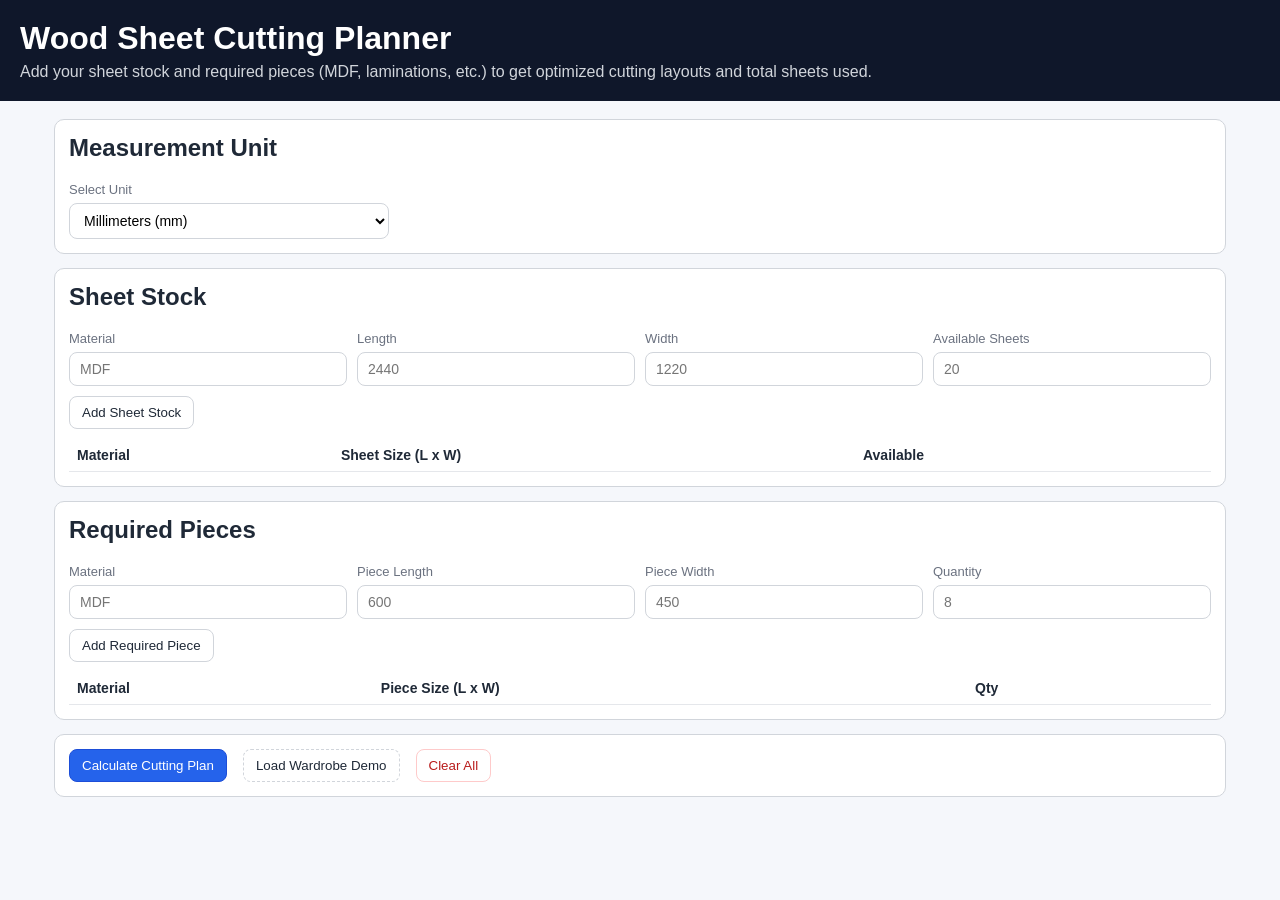
==== index.html @ 6d80bb57 "Initial commit" ====
<!doctype html>
<html lang="en">
  <head>
    <meta charset="UTF-8" />
    <meta name="viewport" content="width=device-width, initial-scale=1.0" />
    <title>Wood Sheet Cutting Planner</title>
    <link rel="stylesheet" href="styles.css" />
  </head>
  <body>
    <header>
      <h1>Wood Sheet Cutting Planner</h1>
      <p>
        Add your sheet stock and required pieces (MDF, laminations, etc.) to get
        optimized cutting layouts and total sheets used.
      </p>
    </header>

    <main>
      <section class="panel">
        <h2>Measurement Unit</h2>
        <div class="unit-row">
          <label>
            Select Unit
            <select id="unit-select">
              <option value="mm">Millimeters (mm)</option>
              <option value="cm">Centimeters (cm)</option>
              <option value="in">Inches (in)</option>
              <option value="ft">Feet (ft)</option>
            </select>
          </label>
        </div>
      </section>

      <section class="panel">
        <h2>Sheet Stock</h2>
        <div class="form-grid">
          <label>
            Material
            <input id="stock-material" type="text" placeholder="MDF" />
          </label>
          <label>
            Length
            <input id="stock-length" type="number" min="1" placeholder="2440" />
          </label>
          <label>
            Width
            <input id="stock-width" type="number" min="1" placeholder="1220" />
          </label>
          <label>
            Available Sheets
            <input id="stock-count" type="number" min="1" placeholder="20" />
          </label>
        </div>
        <button id="add-stock" class="btn">Add Sheet Stock</button>

        <div class="table-wrap">
          <table id="stock-table">
            <thead>
              <tr>
                <th>Material</th>
                <th>Sheet Size (L x W)</th>
                <th>Available</th>
                <th></th>
              </tr>
            </thead>
            <tbody></tbody>
          </table>
        </div>
      </section>

      <section class="panel">
        <h2>Required Pieces</h2>
        <div class="form-grid">
          <label>
            Material
            <input id="piece-material" type="text" placeholder="MDF" />
          </label>
          <label>
            Piece Length
            <input id="piece-length" type="number" min="1" placeholder="600" />
          </label>
          <label>
            Piece Width
            <input id="piece-width" type="number" min="1" placeholder="450" />
          </label>
          <label>
            Quantity
            <input id="piece-qty" type="number" min="1" placeholder="8" />
          </label>
        </div>
        <button id="add-piece" class="btn">Add Required Piece</button>

        <div class="table-wrap">
          <table id="piece-table">
            <thead>
              <tr>
                <th>Material</th>
                <th>Piece Size (L x W)</th>
                <th>Qty</th>
                <th></th>
              </tr>
            </thead>
            <tbody></tbody>
          </table>
        </div>
      </section>

      <section class="panel actions">
        <button id="calculate" class="btn btn-primary">Calculate Cutting Plan</button>
        <button id="load-demo" class="btn btn-ghost">Load Wardrobe Demo</button>
        <button id="clear-all" class="btn btn-danger">Clear All</button>
      </section>

      <section id="results" class="panel hidden">
        <h2>Results</h2>
        <div id="summary" class="summary"></div>
        <div id="warnings" class="warnings"></div>
        <div id="layouts" class="layouts"></div>
      </section>
    </main>

    <script src="script.js"></script>
  </body>
</html>
---- styles.css ----
:root {
  --bg: #f5f7fb;
  --panel: #ffffff;
  --text: #1f2937;
  --muted: #6b7280;
  --border: #d1d5db;
  --primary: #2563eb;
  --danger: #b91c1c;
  --ok: #15803d;
}

* {
  box-sizing: border-box;
}

body {
  margin: 0;
  font-family: Inter, Segoe UI, Roboto, Arial, sans-serif;
  background: var(--bg);
  color: var(--text);
}

header {
  background: #0f172a;
  color: #fff;
  padding: 20px;
}

header h1 {
  margin: 0 0 6px;
}

header p {
  margin: 0;
  color: #d1d5db;
}

main {
  max-width: 1200px;
  margin: 18px auto;
  padding: 0 14px 24px;
  display: grid;
  gap: 14px;
}

.panel {
  background: var(--panel);
  border: 1px solid var(--border);
  border-radius: 10px;
  padding: 14px;
}

h2 {
  margin-top: 0;
}

.form-grid {
  display: grid;
  grid-template-columns: repeat(4, minmax(130px, 1fr));
  gap: 10px;
  margin-bottom: 10px;
}

label {
  display: grid;
  gap: 6px;
  font-size: 13px;
  color: var(--muted);
}

input {
  border: 1px solid var(--border);
  border-radius: 8px;
  padding: 8px 10px;
  font-size: 14px;
}

select {
  border: 1px solid var(--border);
  border-radius: 8px;
  padding: 8px 10px;
  font-size: 14px;
  background: #fff;
}

.unit-row {
  max-width: 320px;
}

.btn {
  border: 1px solid var(--border);
  background: #fff;
  color: var(--text);
  border-radius: 8px;
  padding: 8px 12px;
  cursor: pointer;
  margin-right: 8px;
}

.btn:hover {
  background: #f3f4f6;
}

.btn-primary {
  background: var(--primary);
  color: #fff;
  border-color: #1d4ed8;
}

.btn-primary:hover {
  background: #1e40af;
}

.btn-danger {
  border-color: #fecaca;
  color: var(--danger);
}

.btn-danger:hover {
  background: #fef2f2;
}

.btn-ghost {
  border-style: dashed;
}

.table-wrap {
  margin-top: 10px;
  overflow-x: auto;
}

table {
  width: 100%;
  border-collapse: collapse;
}

th,
td {
  border-bottom: 1px solid #e5e7eb;
  padding: 8px;
  text-align: left;
  font-size: 14px;
}

.actions {
  display: flex;
  flex-wrap: wrap;
  align-items: center;
  gap: 8px;
}

.summary {
  display: grid;
  gap: 8px;
  margin-bottom: 10px;
}

.summary-card {
  border: 1px solid #bfdbfe;
  background: #eff6ff;
  border-radius: 8px;
  padding: 10px;
}

.warnings {
  display: grid;
  gap: 6px;
  margin-bottom: 10px;
}

.warning {
  border: 1px solid #fca5a5;
  color: #991b1b;
  background: #fef2f2;
  border-radius: 8px;
  padding: 8px 10px;
}

.layouts {
  display: grid;
  gap: 12px;
}

.sheet-block {
  border: 1px solid var(--border);
  border-radius: 10px;
  padding: 10px;
}

.sheet-title {
  display: flex;
  justify-content: space-between;
  gap: 8px;
  margin-bottom: 8px;
  font-size: 14px;
}

.canvas-wrap {
  border: 1px dashed #9ca3af;
  background: #fff;
  border-radius: 8px;
  padding: 10px;
  overflow: auto;
}

.sheet-canvas {
  position: relative;
  background: #f9fafb;
  border: 1px solid #e5e7eb;
}

.piece {
  position: absolute;
  border: 1px solid #1f2937;
  border-radius: 3px;
  font-size: 10px;
  padding: 2px;
  overflow: hidden;
  color: #111827;
}

.hidden {
  display: none;
}

.ok {
  color: var(--ok);
  font-weight: 600;
}

@media (max-width: 900px) {
  .form-grid {
    grid-template-columns: repeat(2, minmax(130px, 1fr));
  }
}
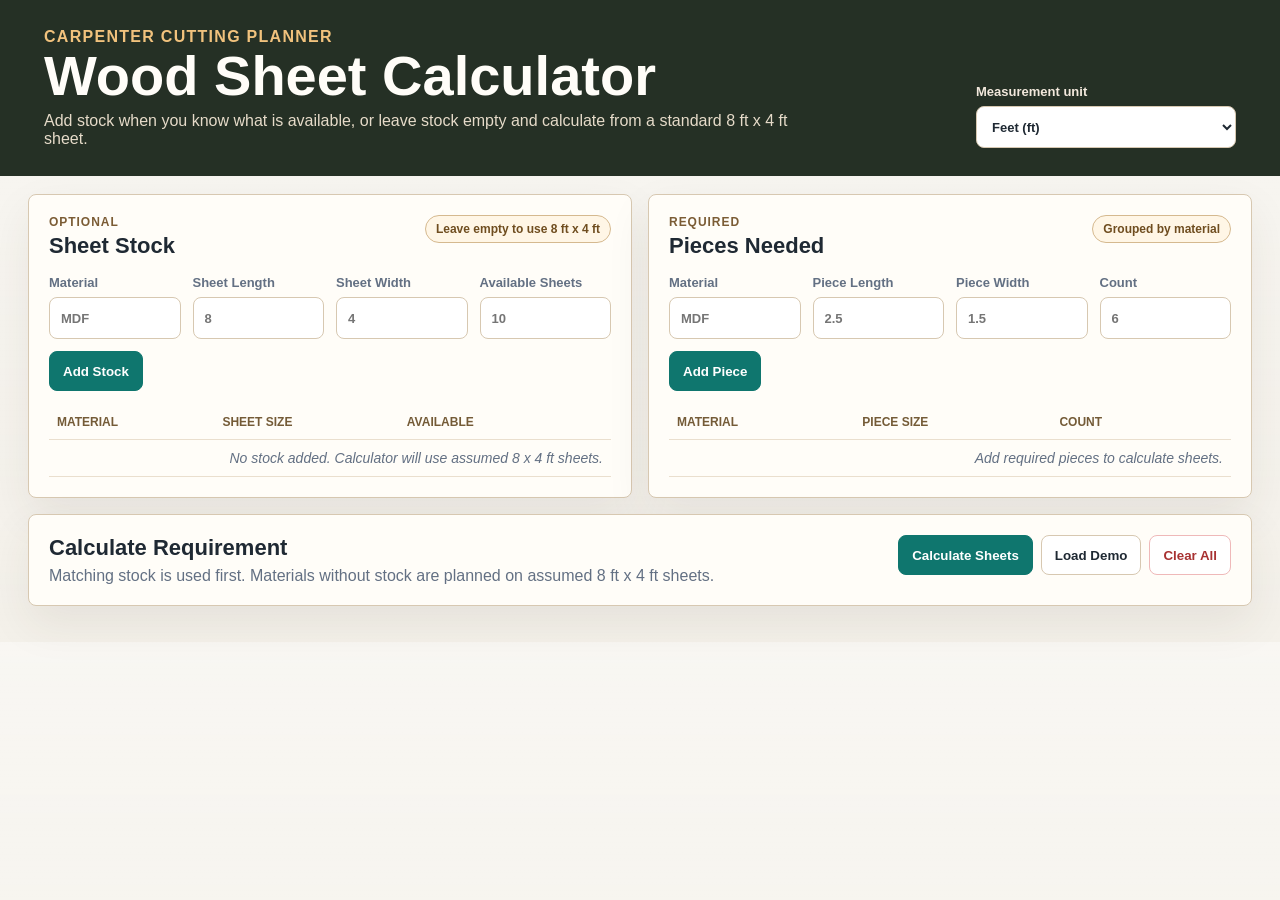
==== commit f9cbebb1: "website updated with codex, looking good" ====
--- a/index.html
+++ b/index.html
@@ -3,118 +3,150 @@
   <head>
     <meta charset="UTF-8" />
     <meta name="viewport" content="width=device-width, initial-scale=1.0" />
-    <title>Wood Sheet Cutting Planner</title>
+    <title>Wood Sheet Calculator</title>
     <link rel="stylesheet" href="styles.css" />
   </head>
   <body>
-    <header>
-      <h1>Wood Sheet Cutting Planner</h1>
-      <p>
-        Add your sheet stock and required pieces (MDF, laminations, etc.) to get
-        optimized cutting layouts and total sheets used.
-      </p>
+    <header class="app-header">
+      <div>
+        <p class="eyebrow">Carpenter cutting planner</p>
+        <h1>Wood Sheet Calculator</h1>
+        <p>
+          Add stock when you know what is available, or leave stock empty and
+          calculate from a standard 8 ft x 4 ft sheet.
+        </p>
+      </div>
+      <label class="unit-control">
+        Measurement unit
+        <select id="unit-select">
+          <option value="ft">Feet (ft)</option>
+          <option value="in">Inches (in)</option>
+          <option value="m">Meters (m)</option>
+          <option value="cm">Centimeters (cm)</option>
+          <option value="mm">Millimeters (mm)</option>
+        </select>
+      </label>
     </header>
 
     <main>
-      <section class="panel">
-        <h2>Measurement Unit</h2>
-        <div class="unit-row">
-          <label>
-            Select Unit
-            <select id="unit-select">
-              <option value="mm">Millimeters (mm)</option>
-              <option value="cm">Centimeters (cm)</option>
-              <option value="in">Inches (in)</option>
-              <option value="ft">Feet (ft)</option>
-            </select>
-          </label>
+      <section class="workspace">
+        <div class="panel input-panel">
+          <div class="section-title">
+            <div>
+              <p class="eyebrow">Optional</p>
+              <h2>Sheet Stock</h2>
+            </div>
+            <span class="pill">Leave empty to use 8 ft x 4 ft</span>
+          </div>
+
+          <div class="form-grid stock-grid">
+            <label>
+              Material
+              <input id="stock-material" type="text" placeholder="MDF" />
+            </label>
+            <label>
+              Sheet Length
+              <input id="stock-length" type="number" min="0.01" step="any" placeholder="8" />
+            </label>
+            <label>
+              Sheet Width
+              <input id="stock-width" type="number" min="0.01" step="any" placeholder="4" />
+            </label>
+            <label>
+              Available Sheets
+              <input id="stock-count" type="number" min="1" step="1" placeholder="10" />
+            </label>
+          </div>
+
+          <button id="add-stock" class="btn btn-primary" type="button">Add Stock</button>
+
+          <div class="table-wrap">
+            <table id="stock-table">
+              <thead>
+                <tr>
+                  <th>Material</th>
+                  <th>Sheet size</th>
+                  <th>Available</th>
+                  <th></th>
+                </tr>
+              </thead>
+              <tbody></tbody>
+            </table>
+          </div>
+        </div>
+
+        <div class="panel input-panel">
+          <div class="section-title">
+            <div>
+              <p class="eyebrow">Required</p>
+              <h2>Pieces Needed</h2>
+            </div>
+            <span class="pill">Grouped by material</span>
+          </div>
+
+          <div class="form-grid piece-grid">
+            <label>
+              Material
+              <input id="piece-material" type="text" placeholder="MDF" />
+            </label>
+            <label>
+              Piece Length
+              <input id="piece-length" type="number" min="0.01" step="any" placeholder="2.5" />
+            </label>
+            <label>
+              Piece Width
+              <input id="piece-width" type="number" min="0.01" step="any" placeholder="1.5" />
+            </label>
+            <label>
+              Count
+              <input id="piece-qty" type="number" min="1" step="1" placeholder="6" />
+            </label>
+          </div>
+
+          <button id="add-piece" class="btn btn-primary" type="button">Add Piece</button>
+
+          <div class="table-wrap">
+            <table id="piece-table">
+              <thead>
+                <tr>
+                  <th>Material</th>
+                  <th>Piece size</th>
+                  <th>Count</th>
+                  <th></th>
+                </tr>
+              </thead>
+              <tbody></tbody>
+            </table>
+          </div>
         </div>
       </section>
 
-      <section class="panel">
-        <h2>Sheet Stock</h2>
-        <div class="form-grid">
-          <label>
-            Material
-            <input id="stock-material" type="text" placeholder="MDF" />
-          </label>
-          <label>
-            Length
-            <input id="stock-length" type="number" min="1" placeholder="2440" />
-          </label>
-          <label>
-            Width
-            <input id="stock-width" type="number" min="1" placeholder="1220" />
-          </label>
-          <label>
-            Available Sheets
-            <input id="stock-count" type="number" min="1" placeholder="20" />
-          </label>
+      <section class="panel action-panel">
+        <div>
+          <h2>Calculate Requirement</h2>
+          <p>
+            Matching stock is used first. Materials without stock are planned
+            on assumed 8 ft x 4 ft sheets.
+          </p>
         </div>
-        <button id="add-stock" class="btn">Add Sheet Stock</button>
-
-        <div class="table-wrap">
-          <table id="stock-table">
-            <thead>
-              <tr>
-                <th>Material</th>
-                <th>Sheet Size (L x W)</th>
-                <th>Available</th>
-                <th></th>
-              </tr>
-            </thead>
-            <tbody></tbody>
-          </table>
+        <div class="action-buttons">
+          <button id="calculate" class="btn btn-calculate" type="button">Calculate Sheets</button>
+          <button id="load-demo" class="btn" type="button">Load Demo</button>
+          <button id="clear-all" class="btn btn-danger" type="button">Clear All</button>
         </div>
       </section>
 
-      <section class="panel">
-        <h2>Required Pieces</h2>
-        <div class="form-grid">
-          <label>
-            Material
-            <input id="piece-material" type="text" placeholder="MDF" />
-          </label>
-          <label>
-            Piece Length
-            <input id="piece-length" type="number" min="1" placeholder="600" />
-          </label>
-          <label>
-            Piece Width
-            <input id="piece-width" type="number" min="1" placeholder="450" />
-          </label>
-          <label>
-            Quantity
-            <input id="piece-qty" type="number" min="1" placeholder="8" />
-          </label>
+      <section id="results" class="panel results hidden">
+        <div class="section-title">
+          <div>
+            <p class="eyebrow">Cutting result</p>
+            <h2>Sheets, Waste, and Remaining Stock</h2>
+          </div>
+          <span id="result-unit" class="pill"></span>
         </div>
-        <button id="add-piece" class="btn">Add Required Piece</button>
-
-        <div class="table-wrap">
-          <table id="piece-table">
-            <thead>
-              <tr>
-                <th>Material</th>
-                <th>Piece Size (L x W)</th>
-                <th>Qty</th>
-                <th></th>
-              </tr>
-            </thead>
-            <tbody></tbody>
-          </table>
-        </div>
-      </section>
-
-      <section class="panel actions">
-        <button id="calculate" class="btn btn-primary">Calculate Cutting Plan</button>
-        <button id="load-demo" class="btn btn-ghost">Load Wardrobe Demo</button>
-        <button id="clear-all" class="btn btn-danger">Clear All</button>
-      </section>
-
-      <section id="results" class="panel hidden">
-        <h2>Results</h2>
         <div id="summary" class="summary"></div>
         <div id="warnings" class="warnings"></div>
+        <div id="legend" class="legend"></div>
         <div id="layouts" class="layouts"></div>
       </section>
     </main>
--- a/styles.css
+++ b/styles.css
@@ -1,12 +1,18 @@
 :root {
-  --bg: #f5f7fb;
-  --panel: #ffffff;
-  --text: #1f2937;
-  --muted: #6b7280;
-  --border: #d1d5db;
-  --primary: #2563eb;
-  --danger: #b91c1c;
-  --ok: #15803d;
+  --bg: #f4f1ea;
+  --panel: #fffdf8;
+  --panel-strong: #f7efe2;
+  --text: #1f2933;
+  --muted: #637083;
+  --border: #d7c8b1;
+  --primary: #0f766e;
+  --primary-dark: #115e59;
+  --danger: #a83232;
+  --danger-soft: #fff1f1;
+  --ok: #166534;
+  --waste: #f2d399;
+  --remaining: #dce8d4;
+  --shadow: 0 18px 45px rgba(62, 47, 32, 0.08);
 }
 
 * {
@@ -15,117 +21,186 @@
 
 body {
   margin: 0;
-  font-family: Inter, Segoe UI, Roboto, Arial, sans-serif;
-  background: var(--bg);
+  background:
+    linear-gradient(180deg, rgba(255, 255, 255, 0.42), rgba(255, 255, 255, 0)),
+    var(--bg);
   color: var(--text);
-}
-
-header {
-  background: #0f172a;
-  color: #fff;
-  padding: 20px;
-}
-
-header h1 {
-  margin: 0 0 6px;
-}
-
-header p {
+  font-family: Inter, "Segoe UI", Roboto, Arial, sans-serif;
+}
+
+.app-header {
+  display: grid;
+  grid-template-columns: minmax(0, 1fr) 260px;
+  gap: 24px;
+  align-items: end;
+  padding: 28px clamp(16px, 4vw, 44px);
+  background: #253025;
+  color: #fffdf8;
+}
+
+.app-header h1 {
+  margin: 2px 0 8px;
+  font-size: clamp(30px, 5vw, 56px);
+  line-height: 1;
+  letter-spacing: 0;
+}
+
+.app-header p {
+  max-width: 780px;
   margin: 0;
-  color: #d1d5db;
+  color: #e6dbc9;
+  font-size: 16px;
+}
+
+.eyebrow {
+  margin: 0 0 4px;
+  color: #7b5c35;
+  font-size: 12px;
+  font-weight: 800;
+  letter-spacing: 0.08em;
+  text-transform: uppercase;
+}
+
+.app-header .eyebrow {
+  color: #f1c27d;
 }
 
 main {
-  max-width: 1200px;
-  margin: 18px auto;
-  padding: 0 14px 24px;
-  display: grid;
-  gap: 14px;
+  width: min(1440px, 100%);
+  margin: 0 auto;
+  padding: 18px clamp(12px, 3vw, 28px) 36px;
+  display: grid;
+  gap: 16px;
+}
+
+.workspace {
+  display: grid;
+  grid-template-columns: repeat(2, minmax(0, 1fr));
+  gap: 16px;
 }
 
 .panel {
   background: var(--panel);
   border: 1px solid var(--border);
-  border-radius: 10px;
-  padding: 14px;
+  border-radius: 8px;
+  box-shadow: var(--shadow);
+  padding: clamp(14px, 2.5vw, 20px);
+}
+
+.section-title,
+.sheet-title,
+.action-panel {
+  display: flex;
+  align-items: flex-start;
+  justify-content: space-between;
+  gap: 14px;
+}
+
+h2,
+h3 {
+  margin: 0;
+  letter-spacing: 0;
 }
 
 h2 {
-  margin-top: 0;
-}
-
-.form-grid {
-  display: grid;
-  grid-template-columns: repeat(4, minmax(130px, 1fr));
-  gap: 10px;
-  margin-bottom: 10px;
-}
-
+  font-size: 22px;
+}
+
+h3 {
+  font-size: 18px;
+}
+
+.pill {
+  flex: 0 0 auto;
+  display: inline-flex;
+  align-items: center;
+  min-height: 28px;
+  border: 1px solid #d5b98f;
+  border-radius: 999px;
+  padding: 5px 10px;
+  color: #6f4d1f;
+  background: #fff6e6;
+  font-size: 12px;
+  font-weight: 800;
+}
+
+.unit-control,
 label {
   display: grid;
-  gap: 6px;
+  gap: 7px;
+  color: var(--muted);
   font-size: 13px;
-  color: var(--muted);
-}
-
-input {
+  font-weight: 700;
+}
+
+.unit-control {
+  color: #f2e8dc;
+}
+
+input,
+select {
+  width: 100%;
+  min-height: 42px;
   border: 1px solid var(--border);
   border-radius: 8px;
-  padding: 8px 10px;
-  font-size: 14px;
-}
-
-select {
+  padding: 9px 11px;
+  background: #fff;
+  color: var(--text);
+  font: inherit;
+}
+
+input:focus,
+select:focus,
+button:focus-visible {
+  outline: 3px solid rgba(15, 118, 110, 0.22);
+  outline-offset: 2px;
+}
+
+.form-grid {
+  display: grid;
+  grid-template-columns: repeat(4, minmax(120px, 1fr));
+  gap: 12px;
+  margin: 16px 0 12px;
+}
+
+.btn {
+  min-height: 40px;
   border: 1px solid var(--border);
   border-radius: 8px;
-  padding: 8px 10px;
-  font-size: 14px;
-  background: #fff;
-}
-
-.unit-row {
-  max-width: 320px;
-}
-
-.btn {
-  border: 1px solid var(--border);
+  padding: 9px 13px;
   background: #fff;
   color: var(--text);
-  border-radius: 8px;
-  padding: 8px 12px;
   cursor: pointer;
-  margin-right: 8px;
+  font-weight: 800;
 }
 
 .btn:hover {
-  background: #f3f4f6;
-}
-
-.btn-primary {
+  background: #f7efe2;
+}
+
+.btn-primary,
+.btn-calculate {
+  border-color: var(--primary);
   background: var(--primary);
   color: #fff;
-  border-color: #1d4ed8;
-}
-
-.btn-primary:hover {
-  background: #1e40af;
+}
+
+.btn-primary:hover,
+.btn-calculate:hover {
+  background: var(--primary-dark);
 }
 
 .btn-danger {
-  border-color: #fecaca;
+  border-color: #efb9b9;
   color: var(--danger);
 }
 
 .btn-danger:hover {
-  background: #fef2f2;
-}
-
-.btn-ghost {
-  border-style: dashed;
+  background: var(--danger-soft);
 }
 
 .table-wrap {
-  margin-top: 10px;
+  margin-top: 14px;
   overflow-x: auto;
 }
 
@@ -136,100 +211,291 @@
 
 th,
 td {
-  border-bottom: 1px solid #e5e7eb;
-  padding: 8px;
+  border-bottom: 1px solid #eadfce;
+  padding: 10px 8px;
   text-align: left;
   font-size: 14px;
-}
-
-.actions {
+  vertical-align: middle;
+}
+
+th {
+  color: #745b37;
+  font-size: 12px;
+  text-transform: uppercase;
+}
+
+td:last-child,
+th:last-child {
+  text-align: right;
+}
+
+.empty-row {
+  color: var(--muted);
+  font-style: italic;
+}
+
+.action-panel p {
+  max-width: 680px;
+  margin: 6px 0 0;
+  color: var(--muted);
+}
+
+.action-buttons {
   display: flex;
   flex-wrap: wrap;
+  gap: 8px;
+  justify-content: flex-end;
+}
+
+.hidden {
+  display: none;
+}
+
+.summary {
+  display: grid;
+  grid-template-columns: repeat(4, minmax(150px, 1fr));
+  gap: 12px;
+  margin: 16px 0;
+}
+
+.summary-card {
+  min-height: 104px;
+  border: 1px solid #d7c8b1;
+  border-radius: 8px;
+  padding: 13px;
+  background: #fffaf1;
+}
+
+.summary-card strong {
+  display: block;
+  margin-bottom: 8px;
+  font-size: 22px;
+  color: #18302f;
+}
+
+.summary-card span {
+  color: var(--muted);
+  font-size: 13px;
+  line-height: 1.45;
+}
+
+.warnings {
+  display: grid;
+  gap: 8px;
+  margin-bottom: 14px;
+}
+
+.warning,
+.success {
+  border-radius: 8px;
+  padding: 10px 12px;
+  font-weight: 700;
+}
+
+.warning {
+  border: 1px solid #ec9e9e;
+  background: var(--danger-soft);
+  color: #7f1d1d;
+}
+
+.success {
+  border: 1px solid #9fcaad;
+  background: #effaf1;
+  color: var(--ok);
+}
+
+.legend {
+  display: flex;
+  flex-wrap: wrap;
+  gap: 10px;
+  margin-bottom: 16px;
+}
+
+.legend-item {
+  display: inline-flex;
   align-items: center;
   gap: 8px;
-}
-
-.summary {
-  display: grid;
-  gap: 8px;
-  margin-bottom: 10px;
-}
-
-.summary-card {
-  border: 1px solid #bfdbfe;
-  background: #eff6ff;
+  color: var(--muted);
+  font-size: 13px;
+  font-weight: 800;
+}
+
+.legend-swatch {
+  width: 20px;
+  height: 14px;
+  border: 1px solid rgba(31, 41, 51, 0.35);
+  border-radius: 3px;
+}
+
+.layouts {
+  display: grid;
+  gap: 18px;
+}
+
+.material-group {
+  display: grid;
+  gap: 12px;
+}
+
+.material-heading {
+  display: flex;
+  flex-wrap: wrap;
+  align-items: baseline;
+  justify-content: space-between;
+  gap: 10px;
+  padding-top: 4px;
+}
+
+.material-heading p {
+  margin: 0;
+  color: var(--muted);
+  font-weight: 700;
+}
+
+.sheet-block {
+  border: 1px solid #d7c8b1;
   border-radius: 8px;
-  padding: 10px;
-}
-
-.warnings {
-  display: grid;
-  gap: 6px;
-  margin-bottom: 10px;
-}
-
-.warning {
-  border: 1px solid #fca5a5;
-  color: #991b1b;
-  background: #fef2f2;
-  border-radius: 8px;
-  padding: 8px 10px;
-}
-
-.layouts {
-  display: grid;
-  gap: 12px;
-}
-
-.sheet-block {
-  border: 1px solid var(--border);
-  border-radius: 10px;
-  padding: 10px;
+  background: #fff;
+  overflow: hidden;
 }
 
 .sheet-title {
-  display: flex;
-  justify-content: space-between;
-  gap: 8px;
-  margin-bottom: 8px;
-  font-size: 14px;
+  align-items: center;
+  padding: 12px 14px;
+  background: var(--panel-strong);
+  border-bottom: 1px solid #e2d2bc;
+}
+
+.sheet-title small {
+  display: block;
+  margin-top: 4px;
+  color: var(--muted);
+  font-weight: 700;
+}
+
+.sheet-stats {
+  text-align: right;
+  color: #4b5a42;
+  font-size: 13px;
+  font-weight: 800;
 }
 
 .canvas-wrap {
-  border: 1px dashed #9ca3af;
-  background: #fff;
-  border-radius: 8px;
-  padding: 10px;
   overflow: auto;
+  padding: 16px;
+  background:
+    linear-gradient(90deg, rgba(128, 101, 62, 0.08) 1px, transparent 1px),
+    linear-gradient(rgba(128, 101, 62, 0.08) 1px, transparent 1px),
+    #fffaf1;
+  background-size: 24px 24px;
 }
 
 .sheet-canvas {
   position: relative;
-  background: #f9fafb;
-  border: 1px solid #e5e7eb;
+  margin: 0 auto;
+  border: 2px solid #4d3924;
+  border-radius: 4px;
+  background: var(--remaining);
+  box-shadow: 0 10px 22px rgba(62, 47, 32, 0.12);
+}
+
+.piece,
+.waste-rect {
+  position: absolute;
+  overflow: hidden;
+  border-radius: 3px;
 }
 
 .piece {
+  border: 1px solid rgba(31, 41, 51, 0.78);
+  color: #13201d;
+}
+
+.waste-rect {
+  border: 1px dashed rgba(125, 84, 28, 0.68);
+  background: repeating-linear-gradient(
+    135deg,
+    var(--waste),
+    var(--waste) 8px,
+    #f8e4ba 8px,
+    #f8e4ba 16px
+  );
+  color: #6f4d1f;
+}
+
+.rect-label {
+  display: grid;
+  place-items: center;
+  width: 100%;
+  height: 100%;
+  padding: 4px;
+  text-align: center;
+  font-size: 11px;
+  font-weight: 900;
+  line-height: 1.2;
+}
+
+.tiny-label {
+  font-size: 0;
+}
+
+.dimension-label {
   position: absolute;
-  border: 1px solid #1f2937;
-  border-radius: 3px;
-  font-size: 10px;
-  padding: 2px;
-  overflow: hidden;
-  color: #111827;
-}
-
-.hidden {
-  display: none;
-}
-
-.ok {
-  color: var(--ok);
-  font-weight: 600;
-}
-
-@media (max-width: 900px) {
+  z-index: 5;
+  padding: 2px 5px;
+  border-radius: 999px;
+  background: rgba(37, 48, 37, 0.9);
+  color: #fffdf8;
+  font-size: 11px;
+  font-weight: 900;
+  white-space: nowrap;
+  pointer-events: none;
+}
+
+.dim-width {
+  left: 50%;
+  top: -26px;
+  transform: translateX(-50%);
+}
+
+.dim-length {
+  left: -8px;
+  top: 50%;
+  transform: translate(-100%, -50%) rotate(-90deg);
+  transform-origin: center;
+}
+
+@media (max-width: 1100px) {
+  .workspace,
+  .summary {
+    grid-template-columns: 1fr;
+  }
+}
+
+@media (max-width: 760px) {
+  .app-header,
+  .action-panel,
+  .section-title,
+  .sheet-title {
+    display: grid;
+    grid-template-columns: 1fr;
+  }
+
   .form-grid {
-    grid-template-columns: repeat(2, minmax(130px, 1fr));
+    grid-template-columns: repeat(2, minmax(0, 1fr));
   }
-}
+
+  .sheet-stats {
+    text-align: left;
+  }
+
+  .canvas-wrap {
+    padding: 14px 10px;
+  }
+}
+
+@media (max-width: 460px) {
+  .form-grid {
+    grid-template-columns: 1fr;
+  }
+}
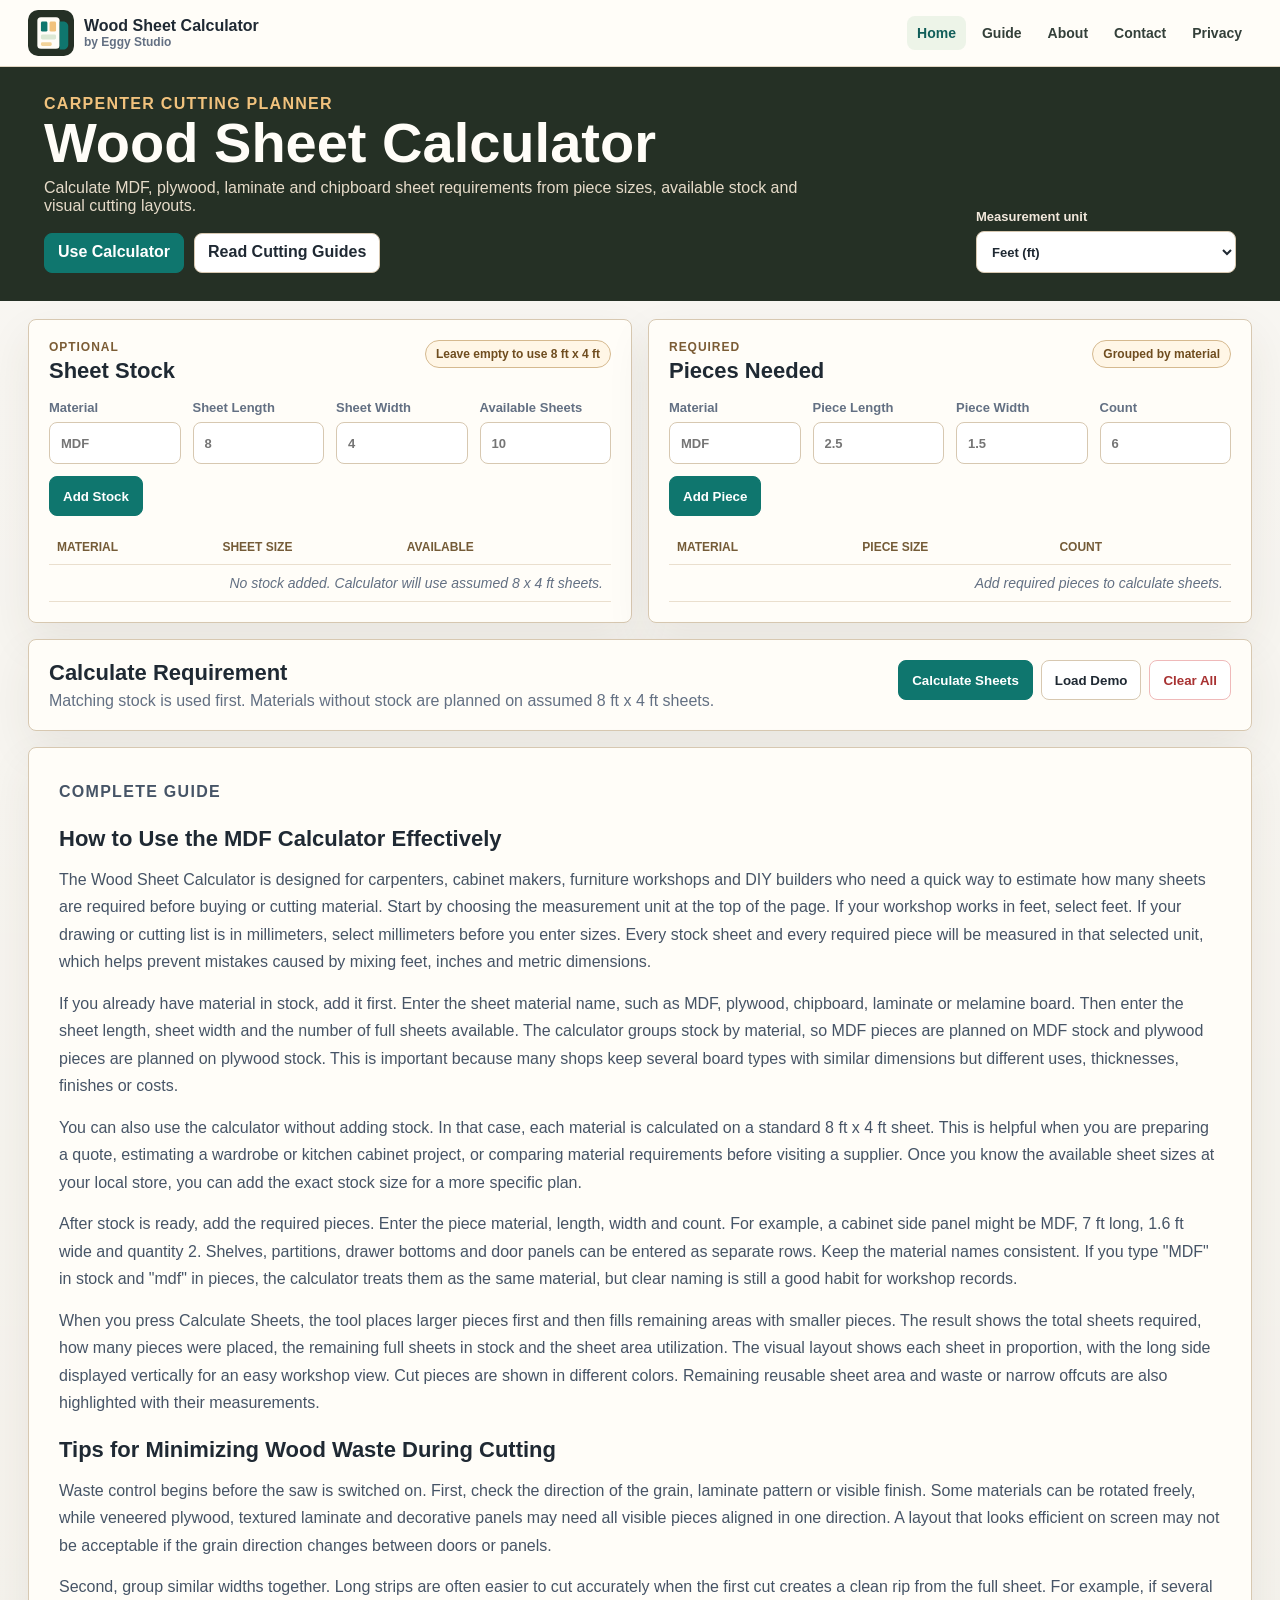
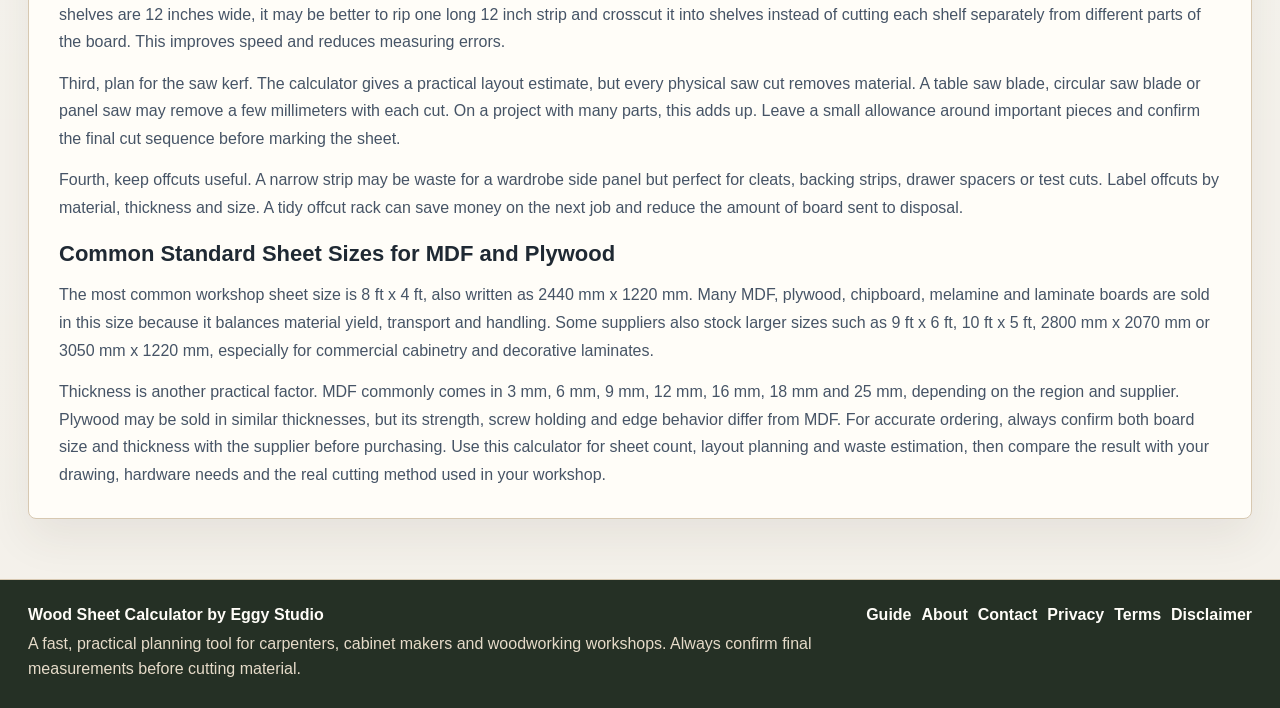
==== commit fa0bc818: "Website updated for Google Ads" ====
--- a/index.html
+++ b/index.html
@@ -3,18 +3,85 @@
   <head>
     <meta charset="UTF-8" />
     <meta name="viewport" content="width=device-width, initial-scale=1.0" />
-    <title>Wood Sheet Calculator</title>
+    <title>Wood Sheet Calculator | MDF, Plywood & Chipboard Cutting Planner</title>
+    <meta
+      name="description"
+      content="Free Wood Sheet Calculator by Eggy Studio. Plan MDF, plywood, laminate and chipboard sheets, cutting layouts, stock use, waste and required pieces."
+    />
+    <meta name="robots" content="index, follow, max-image-preview:large" />
+    <meta name="theme-color" content="#253025" />
+    <meta property="og:type" content="website" />
+    <meta property="og:site_name" content="Wood Sheet Calculator" />
+    <meta property="og:title" content="Wood Sheet Calculator" />
+    <meta
+      property="og:description"
+      content="A practical sheet cutting calculator for carpenters, cabinet makers and workshops."
+    />
+    <meta name="twitter:card" content="summary" />
+    <meta name="twitter:title" content="Wood Sheet Calculator" />
+    <meta
+      name="twitter:description"
+      content="Calculate sheet requirements, stock use, waste and visual cutting layouts."
+    />
+    <link rel="icon" href="assets/favicon.svg" type="image/svg+xml" />
     <link rel="stylesheet" href="styles.css" />
+    <script type="application/ld+json">
+      {
+        "@context": "https://schema.org",
+        "@type": "WebApplication",
+        "name": "Wood Sheet Calculator",
+        "applicationCategory": "BusinessApplication",
+        "operatingSystem": "Any",
+        "publisher": {
+          "@type": "Organization",
+          "name": "Eggy Studio"
+        },
+        "description": "Wood Sheet Calculator helps carpenters calculate MDF, plywood, laminate and chipboard sheet requirements, cutting layouts, stock usage, waste pieces and remaining sheet area.",
+        "featureList": [
+          "Calculate required wood sheets from piece sizes and counts",
+          "Use optional stock by material",
+          "Plan MDF, plywood, laminate and chipboard sheets",
+          "Show visual sheet cutting layouts",
+          "Highlight cut pieces, waste and remaining sheet area",
+          "Support feet, inches, meters, centimeters and millimeters"
+        ],
+        "offers": {
+          "@type": "Offer",
+          "price": "0",
+          "priceCurrency": "USD"
+        }
+      }
+    </script>
   </head>
   <body>
-    <header class="app-header">
+    <header class="site-header">
+      <nav class="nav-bar" aria-label="Primary navigation">
+        <a class="brand" href="index.html" aria-label="Wood Sheet Calculator home">
+          <img src="assets/favicon.svg" alt="" width="46" height="46" />
+          <div>Wood Sheet Calculator <span>by Eggy Studio</span></div>
+        </a>
+        <div class="nav-links">
+          <a class="active" href="index.html">Home</a>
+          <a href="guide.html">Guide</a>
+          <a href="about.html">About</a>
+          <a href="contact.html">Contact</a>
+          <a href="privacy-policy.html">Privacy</a>
+        </div>
+      </nav>
+    </header>
+
+    <section class="app-header">
       <div>
         <p class="eyebrow">Carpenter cutting planner</p>
         <h1>Wood Sheet Calculator</h1>
         <p>
-          Add stock when you know what is available, or leave stock empty and
-          calculate from a standard 8 ft x 4 ft sheet.
+          Calculate MDF, plywood, laminate and chipboard sheet requirements from
+          piece sizes, available stock and visual cutting layouts.
         </p>
+        <div class="hero-actions">
+          <a class="btn btn-primary" href="#calculator">Use Calculator</a>
+          <a class="btn" href="guide.html">Read Cutting Guides</a>
+        </div>
       </div>
       <label class="unit-control">
         Measurement unit
@@ -26,10 +93,10 @@
           <option value="mm">Millimeters (mm)</option>
         </select>
       </label>
-    </header>
-
-    <main>
-      <section class="workspace">
+    </section>
+
+    <main id="calculator">
+      <section class="workspace" aria-label="Wood sheet calculator form">
         <div class="panel input-panel">
           <div class="section-title">
             <div>
@@ -149,8 +216,142 @@
         <div id="legend" class="legend"></div>
         <div id="layouts" class="layouts"></div>
       </section>
+
+      <section class="content-section" aria-label="MDF calculator guide">
+        <article class="content-panel">
+          <p class="eyebrow">Complete guide</p>
+          <h2>How to Use the MDF Calculator Effectively</h2>
+          <p>
+            The Wood Sheet Calculator is designed for carpenters, cabinet
+            makers, furniture workshops and DIY builders who need a quick way to
+            estimate how many sheets are required before buying or cutting
+            material. Start by choosing the measurement unit at the top of the
+            page. If your workshop works in feet, select feet. If your drawing
+            or cutting list is in millimeters, select millimeters before you
+            enter sizes. Every stock sheet and every required piece will be
+            measured in that selected unit, which helps prevent mistakes caused
+            by mixing feet, inches and metric dimensions.
+          </p>
+          <p>
+            If you already have material in stock, add it first. Enter the sheet
+            material name, such as MDF, plywood, chipboard, laminate or
+            melamine board. Then enter the sheet length, sheet width and the
+            number of full sheets available. The calculator groups stock by
+            material, so MDF pieces are planned on MDF stock and plywood pieces
+            are planned on plywood stock. This is important because many shops
+            keep several board types with similar dimensions but different
+            uses, thicknesses, finishes or costs.
+          </p>
+          <p>
+            You can also use the calculator without adding stock. In that case,
+            each material is calculated on a standard 8 ft x 4 ft sheet. This is
+            helpful when you are preparing a quote, estimating a wardrobe or
+            kitchen cabinet project, or comparing material requirements before
+            visiting a supplier. Once you know the available sheet sizes at your
+            local store, you can add the exact stock size for a more specific
+            plan.
+          </p>
+          <p>
+            After stock is ready, add the required pieces. Enter the piece
+            material, length, width and count. For example, a cabinet side panel
+            might be MDF, 7 ft long, 1.6 ft wide and quantity 2. Shelves,
+            partitions, drawer bottoms and door panels can be entered as
+            separate rows. Keep the material names consistent. If you type
+            "MDF" in stock and "mdf" in pieces, the calculator treats them as
+            the same material, but clear naming is still a good habit for
+            workshop records.
+          </p>
+          <p>
+            When you press Calculate Sheets, the tool places larger pieces first
+            and then fills remaining areas with smaller pieces. The result
+            shows the total sheets required, how many pieces were placed, the
+            remaining full sheets in stock and the sheet area utilization. The
+            visual layout shows each sheet in proportion, with the long side
+            displayed vertically for an easy workshop view. Cut pieces are shown
+            in different colors. Remaining reusable sheet area and waste or
+            narrow offcuts are also highlighted with their measurements.
+          </p>
+
+          <h2>Tips for Minimizing Wood Waste During Cutting</h2>
+          <p>
+            Waste control begins before the saw is switched on. First, check
+            the direction of the grain, laminate pattern or visible finish. Some
+            materials can be rotated freely, while veneered plywood, textured
+            laminate and decorative panels may need all visible pieces aligned
+            in one direction. A layout that looks efficient on screen may not be
+            acceptable if the grain direction changes between doors or panels.
+          </p>
+          <p>
+            Second, group similar widths together. Long strips are often easier
+            to cut accurately when the first cut creates a clean rip from the
+            full sheet. For example, if several shelves are 12 inches wide, it
+            may be better to rip one long 12 inch strip and crosscut it into
+            shelves instead of cutting each shelf separately from different
+            parts of the board. This improves speed and reduces measuring
+            errors.
+          </p>
+          <p>
+            Third, plan for the saw kerf. The calculator gives a practical
+            layout estimate, but every physical saw cut removes material. A
+            table saw blade, circular saw blade or panel saw may remove a few
+            millimeters with each cut. On a project with many parts, this adds
+            up. Leave a small allowance around important pieces and confirm the
+            final cut sequence before marking the sheet.
+          </p>
+          <p>
+            Fourth, keep offcuts useful. A narrow strip may be waste for a
+            wardrobe side panel but perfect for cleats, backing strips, drawer
+            spacers or test cuts. Label offcuts by material, thickness and size.
+            A tidy offcut rack can save money on the next job and reduce the
+            amount of board sent to disposal.
+          </p>
+
+          <h2>Common Standard Sheet Sizes for MDF and Plywood</h2>
+          <p>
+            The most common workshop sheet size is 8 ft x 4 ft, also written as
+            2440 mm x 1220 mm. Many MDF, plywood, chipboard, melamine and
+            laminate boards are sold in this size because it balances material
+            yield, transport and handling. Some suppliers also stock larger
+            sizes such as 9 ft x 6 ft, 10 ft x 5 ft, 2800 mm x 2070 mm or 3050
+            mm x 1220 mm, especially for commercial cabinetry and decorative
+            laminates.
+          </p>
+          <p>
+            Thickness is another practical factor. MDF commonly comes in 3 mm,
+            6 mm, 9 mm, 12 mm, 16 mm, 18 mm and 25 mm, depending on the region
+            and supplier. Plywood may be sold in similar thicknesses, but its
+            strength, screw holding and edge behavior differ from MDF. For
+            accurate ordering, always confirm both board size and thickness with
+            the supplier before purchasing. Use this calculator for sheet count,
+            layout planning and waste estimation, then compare the result with
+            your drawing, hardware needs and the real cutting method used in
+            your workshop.
+          </p>
+        </article>
+      </section>
     </main>
 
-    <script src="script.js"></script>
+    <footer class="site-footer">
+      <div class="footer-inner">
+        <div>
+          <strong>Wood Sheet Calculator by Eggy Studio</strong>
+          <p>
+            A fast, practical planning tool for carpenters, cabinet makers and
+            woodworking workshops. Always confirm final measurements before
+            cutting material.
+          </p>
+        </div>
+        <div class="footer-links">
+          <a href="guide.html">Guide</a>
+          <a href="about.html">About</a>
+          <a href="contact.html">Contact</a>
+          <a href="privacy-policy.html">Privacy</a>
+          <a href="terms-of-service.html">Terms</a>
+          <a href="disclaimer.html">Disclaimer</a>
+        </div>
+      </div>
+    </footer>
+
+    <script src="script.js" defer></script>
   </body>
 </html>
--- a/styles.css
+++ b/styles.css
@@ -28,6 +28,83 @@
   font-family: Inter, "Segoe UI", Roboto, Arial, sans-serif;
 }
 
+a {
+  color: var(--primary);
+  text-decoration: none;
+}
+
+a:hover {
+  text-decoration: underline;
+}
+
+.site-header {
+  position: sticky;
+  top: 0;
+  z-index: 20;
+  border-bottom: 1px solid rgba(215, 200, 177, 0.75);
+  background: rgba(255, 253, 248, 0.94);
+  backdrop-filter: blur(14px);
+}
+
+.nav-bar {
+  width: min(1440px, 100%);
+  margin: 0 auto;
+  padding: 10px clamp(12px, 3vw, 28px);
+  display: flex;
+  align-items: center;
+  justify-content: space-between;
+  gap: 18px;
+}
+
+.brand {
+  display: inline-flex;
+  align-items: center;
+  gap: 10px;
+  color: var(--text);
+  font-weight: 900;
+  text-decoration: none;
+}
+
+.brand:hover {
+  text-decoration: none;
+}
+
+.brand img {
+  width: 46px;
+  height: 46px;
+  border-radius: 8px;
+}
+
+.brand span {
+  display: block;
+  color: var(--muted);
+  font-size: 12px;
+  font-weight: 800;
+}
+
+.nav-links {
+  display: flex;
+  flex-wrap: wrap;
+  align-items: center;
+  justify-content: flex-end;
+  gap: 6px;
+}
+
+.nav-links a {
+  border-radius: 8px;
+  padding: 9px 10px;
+  color: #34403a;
+  font-size: 14px;
+  font-weight: 800;
+}
+
+.nav-links a:hover,
+.nav-links a.active {
+  background: #edf4e8;
+  color: var(--primary-dark);
+  text-decoration: none;
+}
+
 .app-header {
   display: grid;
   grid-template-columns: minmax(0, 1fr) 260px;
@@ -50,6 +127,13 @@
   margin: 0;
   color: #e6dbc9;
   font-size: 16px;
+}
+
+.hero-actions {
+  display: flex;
+  flex-wrap: wrap;
+  gap: 10px;
+  margin-top: 18px;
 }
 
 .eyebrow {
@@ -71,6 +155,185 @@
   padding: 18px clamp(12px, 3vw, 28px) 36px;
   display: grid;
   gap: 16px;
+}
+
+.content-section {
+  display: grid;
+  gap: 16px;
+}
+
+.content-panel {
+  display: grid;
+  gap: 14px;
+  background: var(--panel);
+  border: 1px solid var(--border);
+  border-radius: 8px;
+  box-shadow: var(--shadow);
+  padding: clamp(18px, 3vw, 30px);
+}
+
+.content-panel p,
+.content-panel li {
+  color: #465466;
+  font-size: 16px;
+  line-height: 1.72;
+}
+
+.content-panel p {
+  margin: 0;
+}
+
+.content-panel ul,
+.content-panel ol {
+  margin: 0;
+  padding-left: 22px;
+}
+
+.content-panel h2,
+.content-panel h3 {
+  margin-top: 6px;
+}
+
+.page-hero {
+  display: grid;
+  gap: 10px;
+  border-radius: 8px;
+  padding: clamp(26px, 5vw, 52px);
+  background: #253025;
+  color: #fffdf8;
+}
+
+.page-hero h1 {
+  max-width: 900px;
+  margin: 0;
+  font-size: clamp(32px, 5vw, 56px);
+  line-height: 1;
+  letter-spacing: 0;
+}
+
+.page-hero p {
+  max-width: 850px;
+  margin: 0;
+  color: #e6dbc9;
+  font-size: 17px;
+  line-height: 1.6;
+}
+
+.article-grid {
+  display: grid;
+  grid-template-columns: repeat(3, minmax(0, 1fr));
+  gap: 16px;
+}
+
+.article-card {
+  display: grid;
+  gap: 10px;
+  min-height: 230px;
+  border: 1px solid var(--border);
+  border-radius: 8px;
+  padding: 18px;
+  background: #fffdf8;
+  box-shadow: var(--shadow);
+}
+
+.article-card h2,
+.article-card h3 {
+  margin: 0;
+  font-size: 20px;
+}
+
+.article-card p {
+  margin: 0;
+  color: var(--muted);
+  line-height: 1.65;
+}
+
+.article-card a {
+  align-self: end;
+  font-weight: 900;
+}
+
+.article-layout {
+  display: grid;
+  grid-template-columns: minmax(0, 1fr) 300px;
+  gap: 18px;
+  align-items: start;
+}
+
+.article-body {
+  display: grid;
+  gap: 16px;
+}
+
+.article-body h2 {
+  margin-top: 14px;
+}
+
+.side-note {
+  position: sticky;
+  top: 86px;
+  display: grid;
+  gap: 10px;
+  border: 1px solid var(--border);
+  border-radius: 8px;
+  padding: 16px;
+  background: #fffaf1;
+}
+
+.side-note p {
+  margin: 0;
+  color: var(--muted);
+  line-height: 1.6;
+}
+
+.contact-form {
+  display: grid;
+  gap: 12px;
+}
+
+.contact-form textarea {
+  width: 100%;
+  min-height: 150px;
+  resize: vertical;
+  border: 1px solid var(--border);
+  border-radius: 8px;
+  padding: 10px 11px;
+  color: var(--text);
+  font: inherit;
+}
+
+.site-footer {
+  margin-top: 24px;
+  border-top: 1px solid var(--border);
+  background: #253025;
+  color: #fffdf8;
+}
+
+.footer-inner {
+  width: min(1440px, 100%);
+  margin: 0 auto;
+  padding: 26px clamp(12px, 3vw, 28px);
+  display: grid;
+  grid-template-columns: minmax(0, 1fr) minmax(220px, 420px);
+  gap: 20px;
+}
+
+.site-footer p {
+  margin: 8px 0 0;
+  color: #e6dbc9;
+  line-height: 1.55;
+}
+
+.footer-links {
+  display: flex;
+  flex-wrap: wrap;
+  gap: 10px;
+  justify-content: flex-end;
+}
+
+.footer-links a {
+  color: #fffdf8;
+  font-weight: 800;
 }
 
 .workspace {
@@ -467,8 +730,14 @@
 
 @media (max-width: 1100px) {
   .workspace,
-  .summary {
+  .summary,
+  .article-grid,
+  .article-layout {
     grid-template-columns: 1fr;
+  }
+
+  .side-note {
+    position: static;
   }
 }
 
@@ -476,11 +745,21 @@
   .app-header,
   .action-panel,
   .section-title,
-  .sheet-title {
+  .sheet-title,
+  .footer-inner {
     display: grid;
     grid-template-columns: 1fr;
   }
 
+  .nav-bar {
+    align-items: flex-start;
+    flex-direction: column;
+  }
+
+  .nav-links {
+    justify-content: flex-start;
+  }
+
   .form-grid {
     grid-template-columns: repeat(2, minmax(0, 1fr));
   }
@@ -491,6 +770,10 @@
 
   .canvas-wrap {
     padding: 14px 10px;
+  }
+
+  .footer-links {
+    justify-content: flex-start;
   }
 }
 
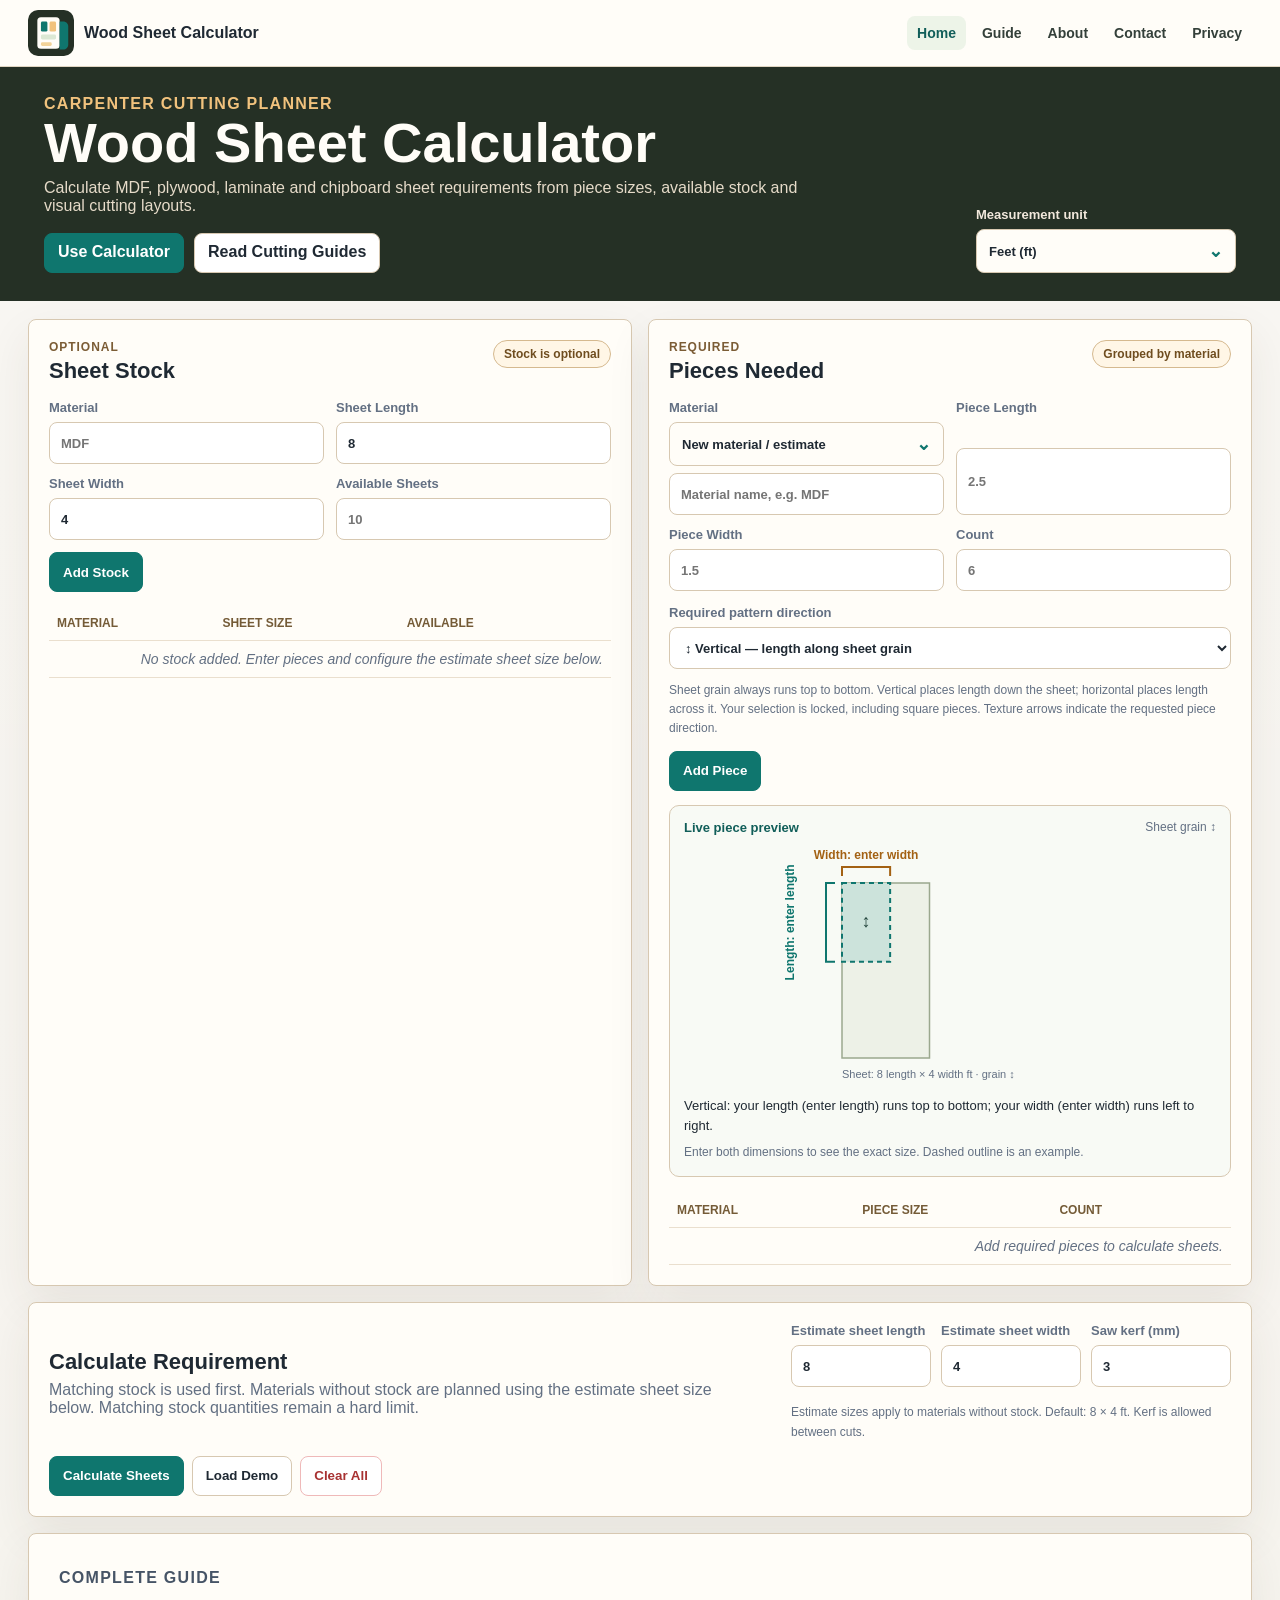
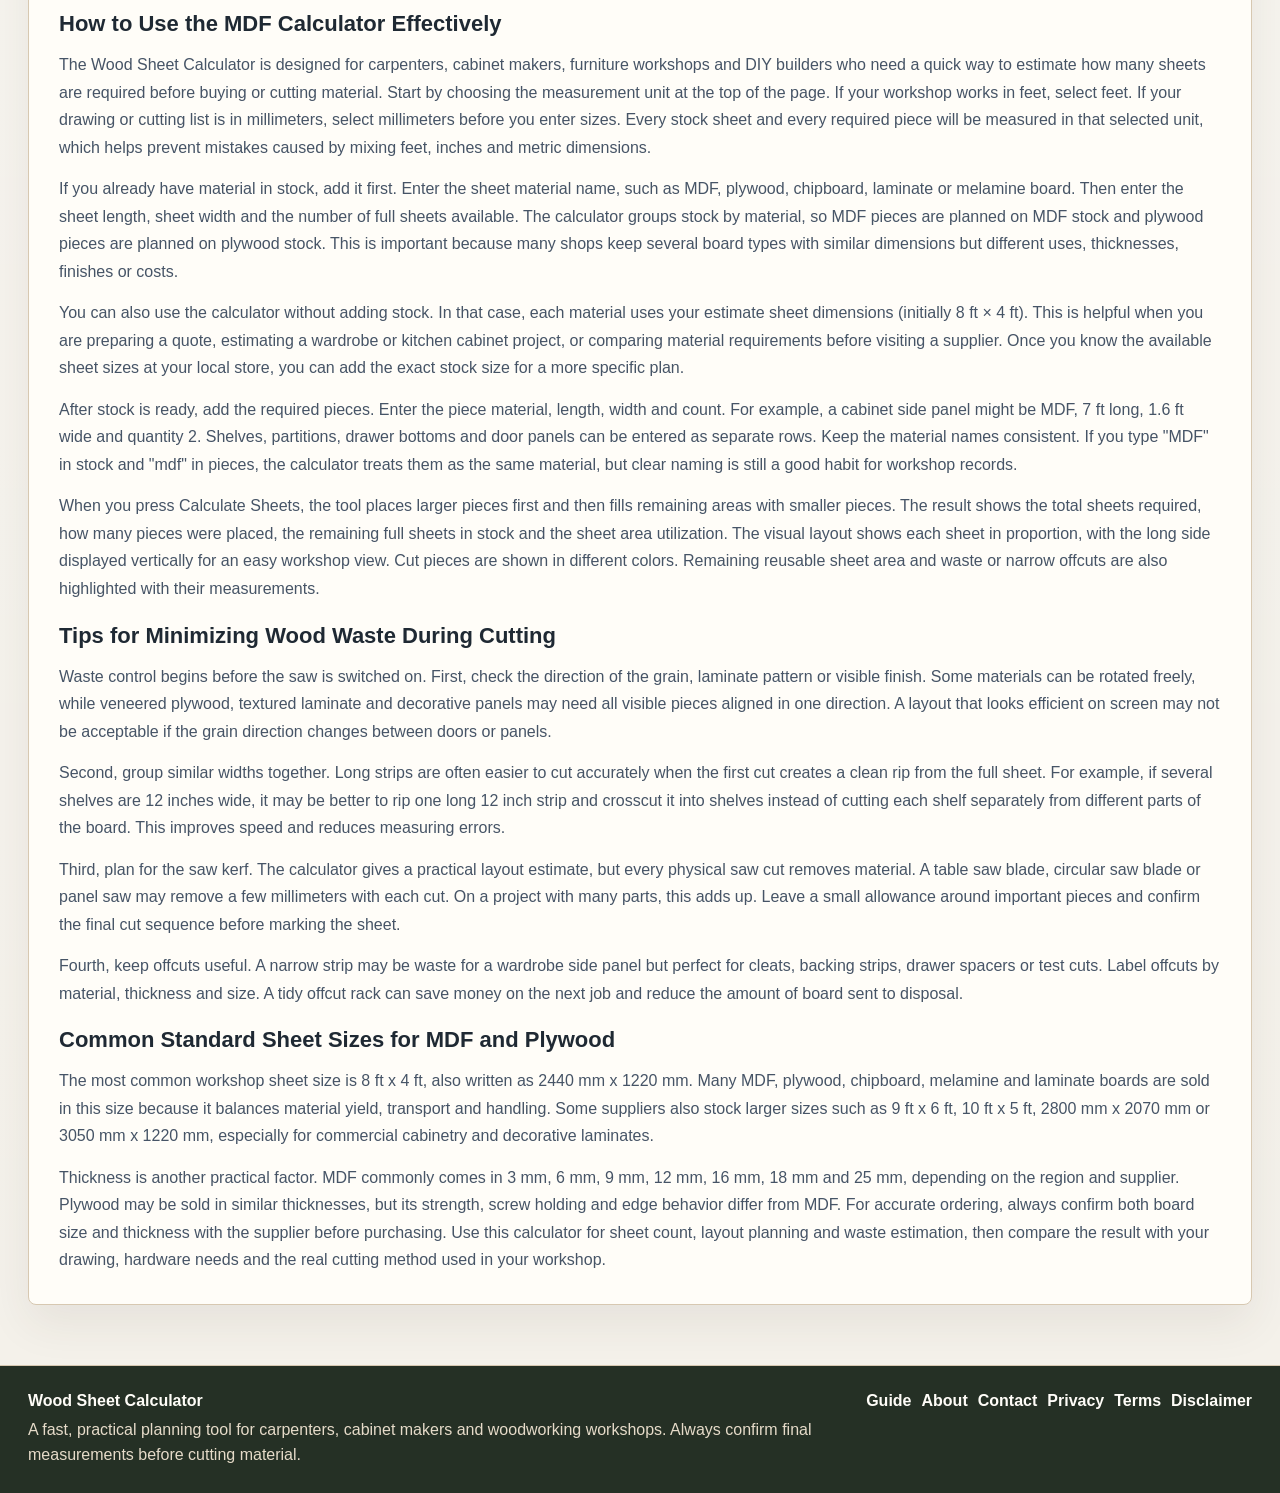
==== commit 7cf51449: "calculater working, piece preview added" ====
--- a/index.html
+++ b/index.html
@@ -6,7 +6,7 @@
     <title>Wood Sheet Calculator | MDF, Plywood & Chipboard Cutting Planner</title>
     <meta
       name="description"
-      content="Free Wood Sheet Calculator by Eggy Studio. Plan MDF, plywood, laminate and chipboard sheets, cutting layouts, stock use, waste and required pieces."
+      content="Free Wood Sheet Calculator. Plan MDF, plywood, laminate and chipboard sheets, cutting layouts, stock use, waste and required pieces."
     />
     <meta name="robots" content="index, follow, max-image-preview:large" />
     <meta name="theme-color" content="#253025" />
@@ -34,7 +34,7 @@
         "operatingSystem": "Any",
         "publisher": {
           "@type": "Organization",
-          "name": "Eggy Studio"
+          "name": "Wood Sheet Calculator"
         },
         "description": "Wood Sheet Calculator helps carpenters calculate MDF, plywood, laminate and chipboard sheet requirements, cutting layouts, stock usage, waste pieces and remaining sheet area.",
         "featureList": [
@@ -58,7 +58,7 @@
       <nav class="nav-bar" aria-label="Primary navigation">
         <a class="brand" href="index.html" aria-label="Wood Sheet Calculator home">
           <img src="assets/favicon.svg" alt="" width="46" height="46" />
-          <div>Wood Sheet Calculator <span>by Eggy Studio</span></div>
+          <div>Wood Sheet Calculator </div>
         </a>
         <div class="nav-links">
           <a class="active" href="index.html">Home</a>
@@ -83,16 +83,17 @@
           <a class="btn" href="guide.html">Read Cutting Guides</a>
         </div>
       </div>
-      <label class="unit-control">
+      <div class="unit-control">
         Measurement unit
-        <select id="unit-select">
+        <select id="unit-select" hidden aria-label="Measurement unit">
           <option value="ft">Feet (ft)</option>
           <option value="in">Inches (in)</option>
           <option value="m">Meters (m)</option>
           <option value="cm">Centimeters (cm)</option>
           <option value="mm">Millimeters (mm)</option>
         </select>
-      </label>
+        <details class="material-picker unit-picker" id="unit-menu"><summary aria-label="Measurement unit"><span id="unit-selection">Feet (ft)</span><span aria-hidden="true">⌄</span></summary><div id="unit-options" class="material-options" role="group" aria-label="Measurement units"></div></details>
+      </div>
     </section>
 
     <main id="calculator">
@@ -103,7 +104,7 @@
               <p class="eyebrow">Optional</p>
               <h2>Sheet Stock</h2>
             </div>
-            <span class="pill">Leave empty to use 8 ft x 4 ft</span>
+            <span class="pill">Stock is optional</span>
           </div>
 
           <div class="form-grid stock-grid">
@@ -113,11 +114,11 @@
             </label>
             <label>
               Sheet Length
-              <input id="stock-length" type="number" min="0.01" step="any" placeholder="8" />
+              <input id="stock-length" value="8" type="number" min="0.01" step="any" placeholder="8" />
             </label>
             <label>
               Sheet Width
-              <input id="stock-width" type="number" min="0.01" step="any" placeholder="4" />
+              <input id="stock-width" value="4" type="number" min="0.01" step="any" placeholder="4" />
             </label>
             <label>
               Available Sheets
@@ -152,10 +153,10 @@
           </div>
 
           <div class="form-grid piece-grid">
-            <label>
+            <div class="material-field">
               Material
-              <input id="piece-material" type="text" placeholder="MDF" />
-            </label>
+              <select id="stock-material-picker" hidden aria-label="Choose stock material"><option value="">New material / estimate</option></select><details class="material-picker" id="material-menu"><summary aria-label="Choose stock material"><span id="material-selection">New material / estimate</span><span aria-hidden="true">⌄</span></summary><div id="material-options" class="material-options" role="group" aria-label="Materials"></div></details><input id="piece-material" type="text" placeholder="Material name, e.g. MDF" />
+            </div>
             <label>
               Piece Length
               <input id="piece-length" type="number" min="0.01" step="any" placeholder="2.5" />
@@ -170,7 +171,18 @@
             </label>
           </div>
 
+          <label class="direction-control">Required pattern direction
+            <select id="piece-direction"><option value="vertical">↕ Vertical — length along sheet grain</option><option value="horizontal">↔ Horizontal — width along sheet grain</option></select>
+          </label>
+          <p class="form-help">Sheet grain always runs top to bottom. Vertical places length down the sheet; horizontal places length across it. Your selection is locked, including square pieces. Texture arrows indicate the requested piece direction.</p>
           <button id="add-piece" class="btn btn-primary" type="button">Add Piece</button>
+
+          <section class="piece-preview" aria-label="Live piece dimension preview">
+            <div class="preview-heading"><strong>Live piece preview</strong><span>Sheet grain ↕</span></div>
+            <div id="piece-preview-diagram"></div>
+            <p id="piece-preview-description" aria-live="polite"></p>
+            <p id="piece-preview-sheet" class="form-help"></p>
+          </section>
 
           <div class="table-wrap">
             <table id="piece-table">
@@ -193,10 +205,10 @@
           <h2>Calculate Requirement</h2>
           <p>
             Matching stock is used first. Materials without stock are planned
-            on assumed 8 ft x 4 ft sheets.
-          </p>
-        </div>
-        <div class="action-buttons">
+            using the estimate sheet size below. Matching stock quantities remain a hard limit.
+          </p>
+        </div>
+        <div class="estimate-controls"><label>Estimate sheet length<input id="estimate-length" type="number" min="0.001" step="any" value="8"></label><label>Estimate sheet width<input id="estimate-width" type="number" min="0.001" step="any" value="4"></label><label>Saw kerf (mm)<input id="kerf" type="number" min="0" step="0.1" value="3"></label><p class="form-help">Estimate sizes apply to materials without stock. Default: 8 × 4 ft. Kerf is allowed between cuts.</p></div><div class="action-buttons">
           <button id="calculate" class="btn btn-calculate" type="button">Calculate Sheets</button>
           <button id="load-demo" class="btn" type="button">Load Demo</button>
           <button id="clear-all" class="btn btn-danger" type="button">Clear All</button>
@@ -214,7 +226,7 @@
         <div id="summary" class="summary"></div>
         <div id="warnings" class="warnings"></div>
         <div id="legend" class="legend"></div>
-        <div id="layouts" class="layouts"></div>
+        <p class="form-help">Multi-pass guillotine packing compares piece orders and cut directions. It prioritizes fitting pieces, fewer sheets, less material consumed, a balance of reusable leftover area and larger continuous offcuts. Small jobs compare 120 layouts; large jobs compare 36. Offcuts narrower than 3 inches or smaller than 3.5% of their sheet are treated as waste; a mathematical optimum is not guaranteed. Hatched areas are offcuts; thin gaps are saw kerf. Open a sheet’s cut list for every dimension.</p><div id="layouts" class="layouts"></div>
       </section>
 
       <section class="content-section" aria-label="MDF calculator guide">
@@ -244,7 +256,7 @@
           </p>
           <p>
             You can also use the calculator without adding stock. In that case,
-            each material is calculated on a standard 8 ft x 4 ft sheet. This is
+            each material uses your estimate sheet dimensions (initially 8 ft × 4 ft). This is
             helpful when you are preparing a quote, estimating a wardrobe or
             kitchen cabinet project, or comparing material requirements before
             visiting a supplier. Once you know the available sheet sizes at your
@@ -334,7 +346,7 @@
     <footer class="site-footer">
       <div class="footer-inner">
         <div>
-          <strong>Wood Sheet Calculator by Eggy Studio</strong>
+          <strong>Wood Sheet Calculator</strong>
           <p>
             A fast, practical planning tool for carpenters, cabinet makers and
             woodworking workshops. Always confirm final measurements before
--- a/styles.css
+++ b/styles.css
@@ -782,3 +782,64 @@
     grid-template-columns: 1fr;
   }
 }
+
+/* Compact, grain-aware cutting workspace */
+.form-grid {grid-template-columns:repeat(2,minmax(0,1fr))}
+.direction-control {margin:14px 0 8px}
+.form-help {font-size:12px;line-height:1.6;color:var(--muted);font-weight:400}
+.estimate-controls {display:grid;grid-template-columns:repeat(3,minmax(80px,1fr));gap:10px;max-width:440px}
+.estimate-controls p {grid-column:1/-1}
+.action-panel {flex-wrap:wrap;align-items:center}
+.material-group {grid-template-columns:repeat(auto-fill,minmax(min(100%,290px),1fr));align-items:start;gap:14px}
+.material-heading {grid-column:1/-1}
+.sheet-title {display:flex;gap:8px;padding:12px;font-size:14px;min-height:86px}
+.sheet-title small {font-size:11px;line-height:1.5}
+.sheet-stats {font-size:11px;flex-shrink:0}
+.canvas-wrap {padding:40px 34px 22px;overflow:visible;min-height:362px;display:flex;align-items:center;justify-content:center}
+.sheet-canvas {margin:0;border:0;outline:2px solid #4d3924;border-radius:0;background:#b7b5af}
+.dim-length {left:-22px;transform:translate(-50%,-50%) rotate(-90deg)}
+.piece {border:1.5px solid var(--piece-color);border-radius:0;background:#c8ae8b}
+.piece-texture {position:absolute;left:50%;top:50%;transform:translate(-50%,-50%);background:url('assets/img/S002_Noce_Perenne1.webp') center/150px auto repeat;opacity:1;pointer-events:none}
+.piece .rect-label {position:absolute;inset:0;display:flex;flex-direction:column;justify-content:center;align-items:center;width:100%;height:100%;font-size:10px;color:#ffffff;text-shadow:none;background:transparent;line-height:1.35}
+.piece .tiny-label {font-size:9px;padding:0;background:transparent}
+.reusable-rect {background:repeating-linear-gradient(135deg,#e3eadc,#e3eadc 5px,#d0ddc7 5px,#d0ddc7 7px)!important}
+.waste-rect {border-radius:0}.waste-rect .rect-label {font-size:9px}.waste-rect .tiny-label {font-size:0}
+.cut-list {padding:12px;border-top:1px solid var(--border);font-size:12px;line-height:1.8}.cut-list summary {cursor:pointer;font-weight:700;color:var(--primary)}.cut-list ul {padding-left:18px;margin:8px 0}
+input[hidden] {display:none}.summary {grid-template-columns:repeat(auto-fit,minmax(150px,1fr))}
+@media(max-width:600px){.estimate-controls{grid-template-columns:1fr 1fr}.app-header h1{font-size:32px}.pill{white-space:normal}.canvas-wrap{padding:40px 34px 22px}}
+
+main > *, .workspace > *, .material-group, .sheet-block {min-width:0}
+@media(max-width:600px){.material-group{grid-template-columns:minmax(0,1fr)}.sheet-title{flex-wrap:wrap}.sheet-stats{text-align:left}.material-heading{align-items:flex-start}.summary{grid-template-columns:repeat(2,minmax(0,1fr))}.canvas-wrap{min-height:340px}.sheet-title small{overflow-wrap:anywhere}}
+
+/* Material menu follows the workshop palette, including its open options. */
+#stock-material-picker[hidden] {display:none}
+.material-picker {position:relative;min-width:0;color:var(--text)}
+.material-picker summary {display:flex;align-items:center;justify-content:space-between;gap:12px;min-height:44px;padding:10px 12px;border:1px solid var(--border);border-radius:8px;background:var(--panel);cursor:pointer;list-style:none;font-size:13px;font-weight:700}
+.material-picker summary::-webkit-details-marker {display:none}
+.material-picker summary > span:first-child {overflow:hidden;text-overflow:ellipsis;white-space:nowrap}
+.material-picker summary > span:last-child {color:var(--primary);font-size:18px}
+.material-picker[open] summary,.material-picker summary:hover {border-color:var(--primary);background:#f0f5ed}
+.material-picker summary:focus-visible {outline:3px solid #0f766e38;outline-offset:2px}
+.material-options {position:absolute;top:calc(100% + 6px);left:0;right:0;z-index:30;padding:6px;background:var(--panel);border:1px solid var(--border);border-radius:10px;box-shadow:0 10px 28px #25302524;max-height:240px;overflow-y:auto}
+.material-options button {display:block;width:100%;text-align:left;padding:11px 10px;border:0;border-radius:6px;background:transparent;color:var(--text);font:inherit;cursor:pointer;overflow-wrap:anywhere}
+.material-options button:hover,.material-options button:focus-visible {background:#edf4e8;color:var(--primary-dark)}
+.material-options button[aria-pressed="true"] {background:var(--primary);color:white}
+
+.material-field {display:grid;gap:7px;color:var(--muted);font-size:13px;font-weight:700}
+
+#unit-select[hidden] {display:none}
+.unit-picker summary {color:var(--text)}
+.unit-picker .material-options {z-index:40}
+
+.piece-preview {margin:14px 0 16px;padding:14px;background:#f8faf5;border:1px solid var(--border);border-radius:10px}
+.preview-heading {display:flex;justify-content:space-between;gap:12px;font-size:13px;color:var(--primary-dark)}
+.preview-heading span {color:var(--muted);font-size:12px}
+#piece-preview-diagram svg {display:block;width:100%;max-width:360px;height:auto;margin:8px auto}
+#piece-preview-description {font-size:13px;line-height:1.6;margin:0;color:var(--text)}
+#piece-preview-sheet {margin:6px 0 0}
+
+/* Smooth navigation to the calculator, with room for the sticky header. */
+html {scroll-behavior:smooth}
+#calculator {scroll-margin-top:90px}
+@media (max-width:760px) {#calculator {scroll-margin-top:170px}}
+@media (prefers-reduced-motion:reduce) {html {scroll-behavior:auto}}
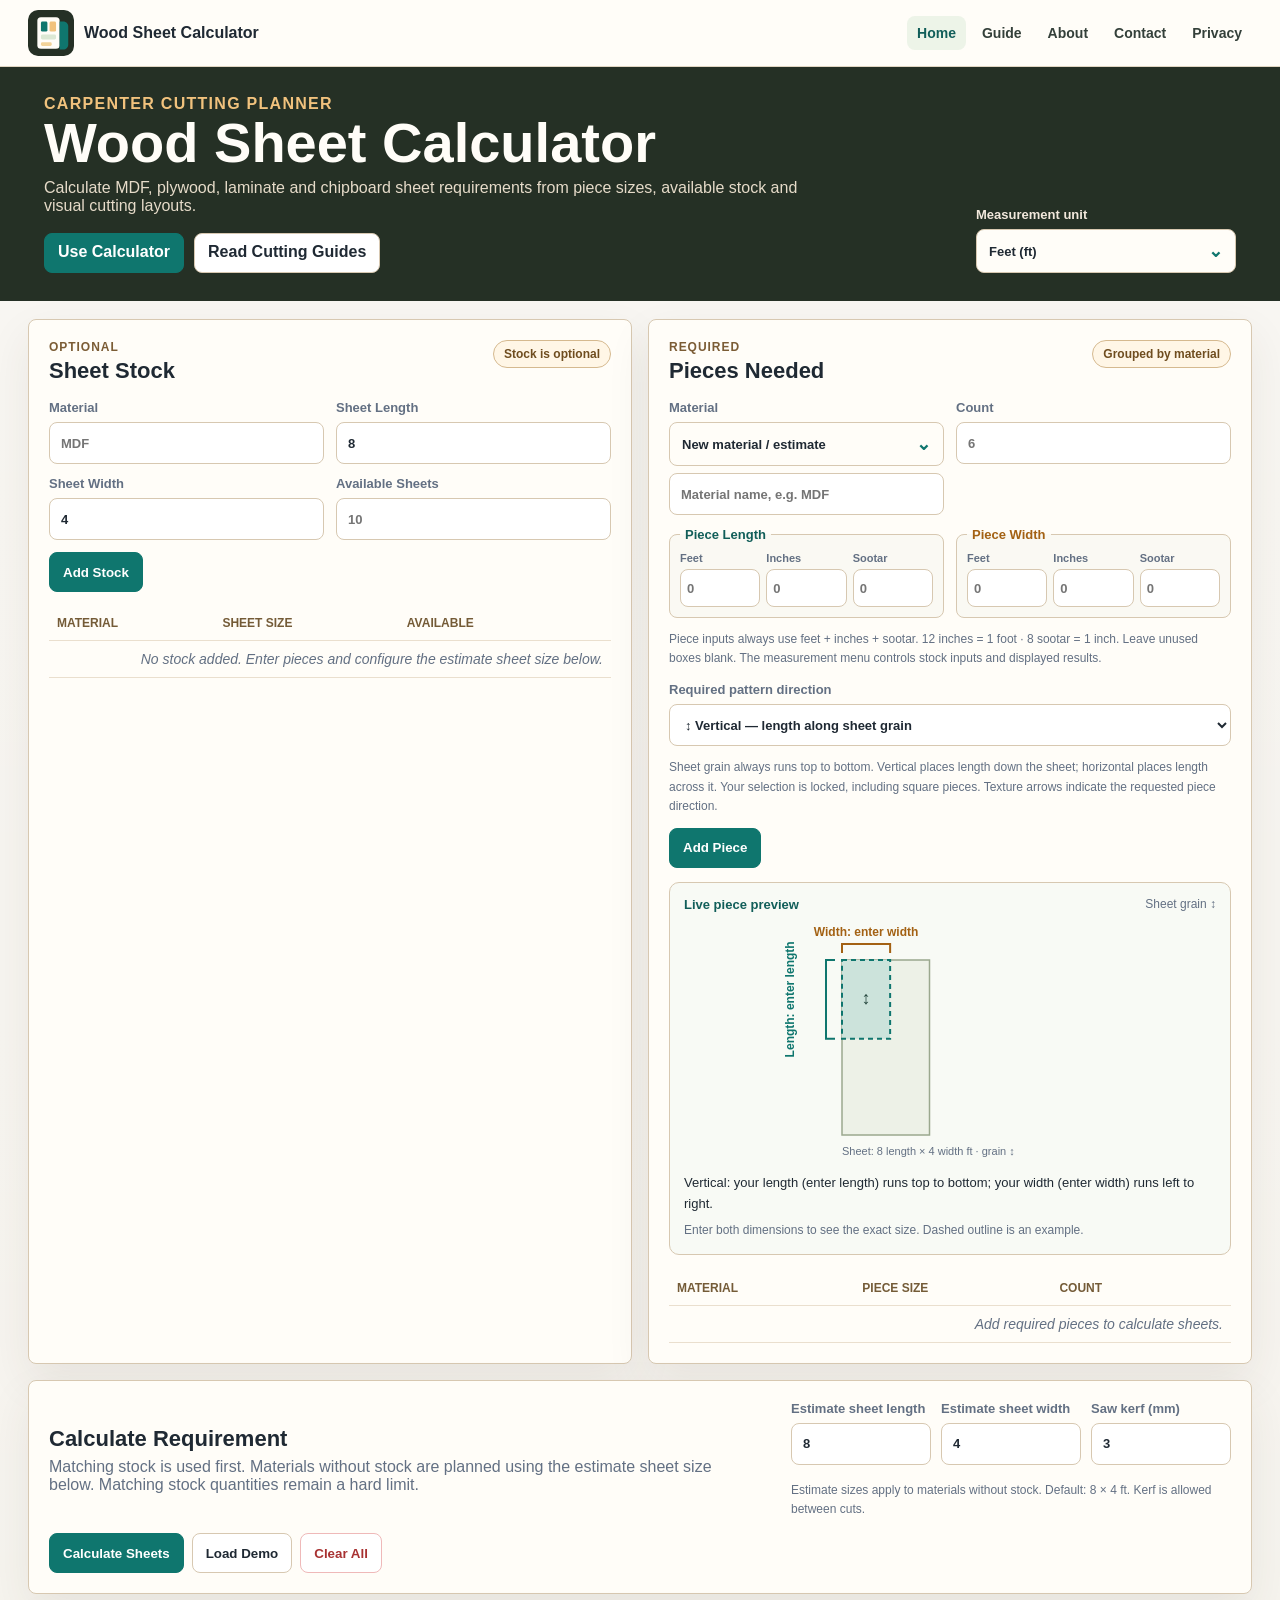
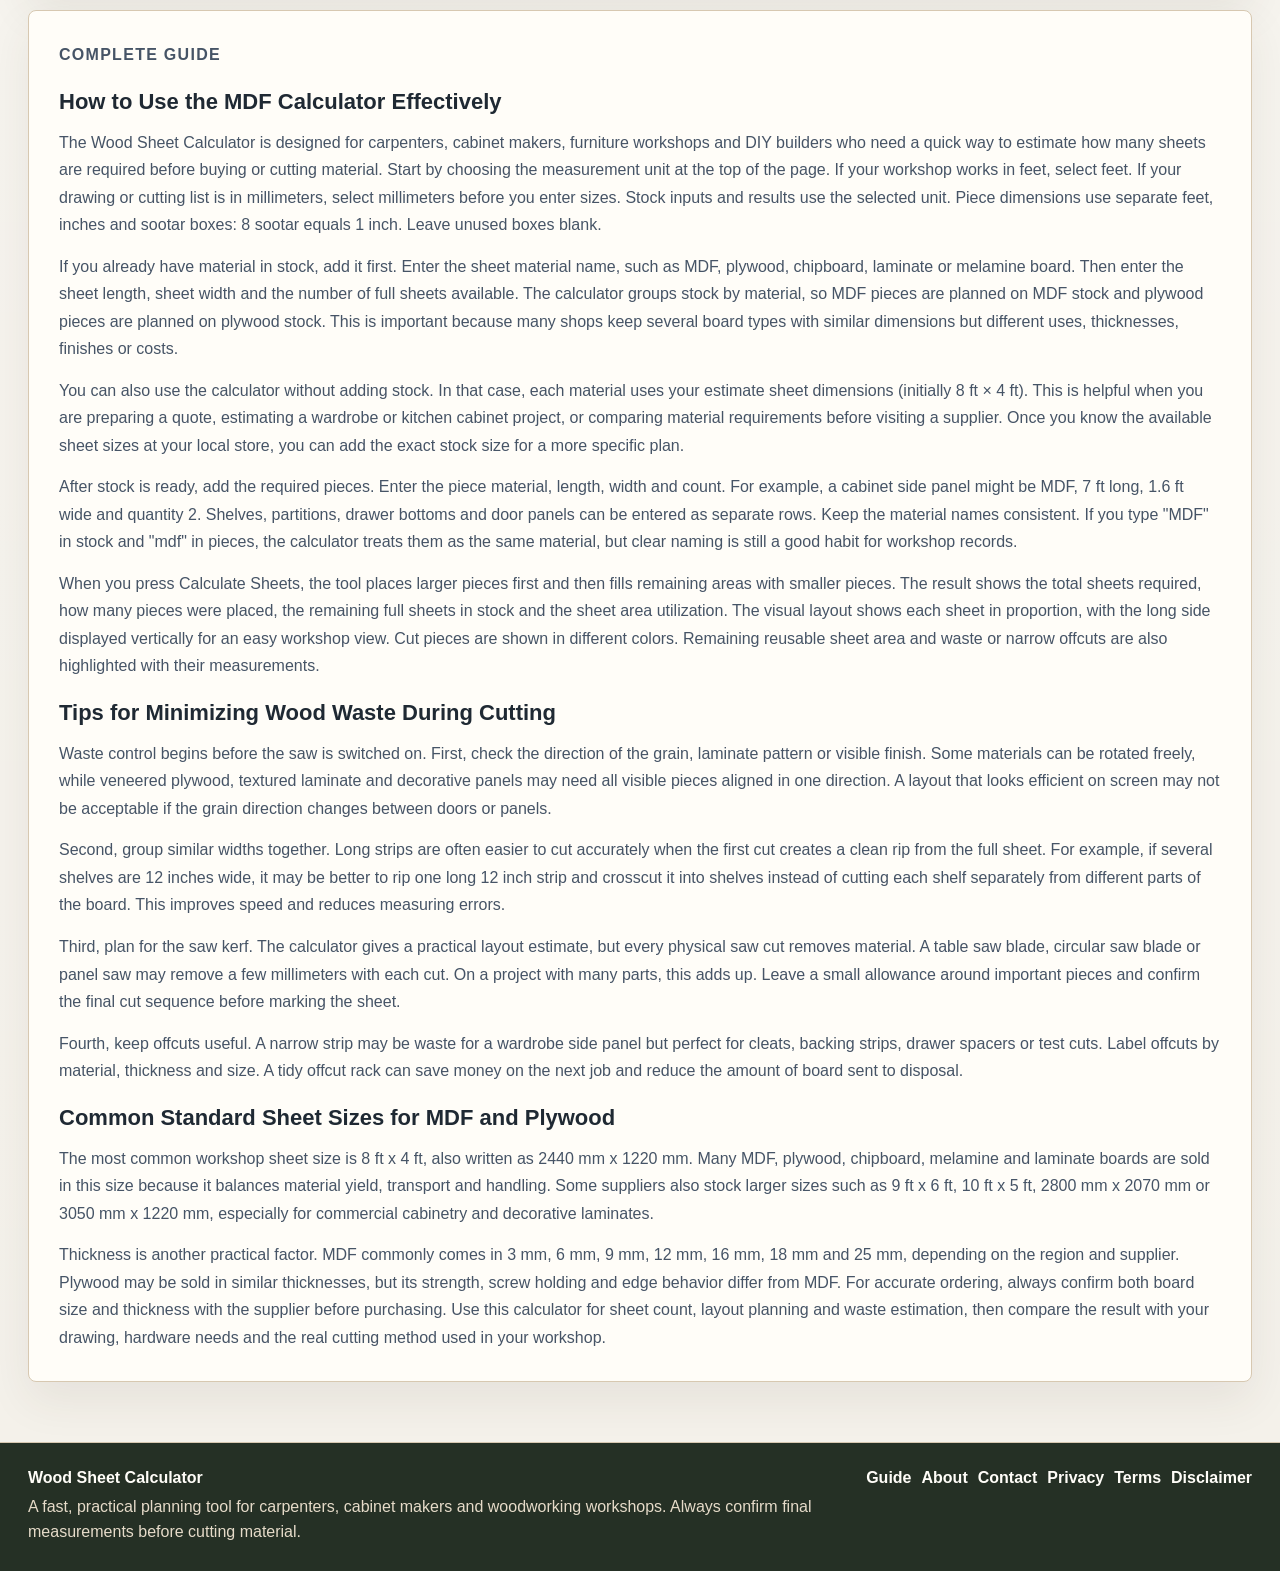
==== commit 02c9c348: "more unit added like inch and sootar" ====
--- a/index.html
+++ b/index.html
@@ -157,20 +157,29 @@
               Material
               <select id="stock-material-picker" hidden aria-label="Choose stock material"><option value="">New material / estimate</option></select><details class="material-picker" id="material-menu"><summary aria-label="Choose stock material"><span id="material-selection">New material / estimate</span><span aria-hidden="true">⌄</span></summary><div id="material-options" class="material-options" role="group" aria-label="Materials"></div></details><input id="piece-material" type="text" placeholder="Material name, e.g. MDF" />
             </div>
-            <label>
-              Piece Length
-              <input id="piece-length" type="number" min="0.01" step="any" placeholder="2.5" />
-            </label>
-            <label>
-              Piece Width
-              <input id="piece-width" type="number" min="0.01" step="any" placeholder="1.5" />
-            </label>
+            <fieldset class="dimension-inputs dimension-length">
+              <legend>Piece Length</legend>
+              <div class="dimension-parts">
+                <label>Feet<input id="piece-length-feet" aria-label="Piece length feet" type="number" inputmode="decimal" min="0" step="any" placeholder="0" /></label>
+                <label>Inches<input id="piece-length-inches" aria-label="Piece length inches" type="number" inputmode="decimal" min="0" step="any" placeholder="0" /></label>
+                <label>Sootar<input id="piece-length-sootar" aria-label="Piece length sootar" type="number" inputmode="decimal" min="0" step="any" placeholder="0" /></label>
+              </div>
+            </fieldset>
+            <fieldset class="dimension-inputs dimension-width">
+              <legend>Piece Width</legend>
+              <div class="dimension-parts">
+                <label>Feet<input id="piece-width-feet" aria-label="Piece width feet" type="number" inputmode="decimal" min="0" step="any" placeholder="0" /></label>
+                <label>Inches<input id="piece-width-inches" aria-label="Piece width inches" type="number" inputmode="decimal" min="0" step="any" placeholder="0" /></label>
+                <label>Sootar<input id="piece-width-sootar" aria-label="Piece width sootar" type="number" inputmode="decimal" min="0" step="any" placeholder="0" /></label>
+              </div>
+            </fieldset>
             <label>
               Count
               <input id="piece-qty" type="number" min="1" step="1" placeholder="6" />
             </label>
           </div>
 
+          <p class="form-help dimension-help">Piece inputs always use feet + inches + sootar. 12 inches = 1 foot · 8 sootar = 1 inch. Leave unused boxes blank. The measurement menu controls stock inputs and displayed results.</p>
           <label class="direction-control">Required pattern direction
             <select id="piece-direction"><option value="vertical">↕ Vertical — length along sheet grain</option><option value="horizontal">↔ Horizontal — width along sheet grain</option></select>
           </label>
@@ -240,9 +249,7 @@
             material. Start by choosing the measurement unit at the top of the
             page. If your workshop works in feet, select feet. If your drawing
             or cutting list is in millimeters, select millimeters before you
-            enter sizes. Every stock sheet and every required piece will be
-            measured in that selected unit, which helps prevent mistakes caused
-            by mixing feet, inches and metric dimensions.
+            enter sizes. Stock inputs and results use the selected unit. Piece dimensions use separate feet, inches and sootar boxes: 8 sootar equals 1 inch. Leave unused boxes blank.
           </p>
           <p>
             If you already have material in stock, add it first. Enter the sheet
--- a/styles.css
+++ b/styles.css
@@ -843,3 +843,15 @@
 #calculator {scroll-margin-top:90px}
 @media (max-width:760px) {#calculator {scroll-margin-top:170px}}
 @media (prefers-reduced-motion:reduce) {html {scroll-behavior:auto}}
+
+/* Compact compound dimensions: three explicit units per dimension. */
+.piece-grid > .material-field {grid-column:1;grid-row:1}
+.piece-grid > label {grid-column:2;grid-row:1;align-content:start}
+.dimension-inputs {min-width:0;margin:0;padding:10px;border:1px solid var(--border);border-radius:8px;background:#faf9f3}
+.dimension-inputs legend {padding:0 5px;font-size:13px;font-weight:700;color:var(--primary-dark)}
+.dimension-width legend {color:#a36113}
+.dimension-parts {display:grid;grid-template-columns:repeat(3,minmax(0,1fr));gap:6px}
+.dimension-parts label {font-size:11px;gap:5px}
+.dimension-parts input {min-width:0;padding:8px 6px;min-height:38px;font-size:13px}
+.dimension-help {margin:0 0 10px}
+@media(max-width:560px){.dimension-inputs{grid-column:1/-1}.dimension-parts{gap:8px}.dimension-parts input{min-height:40px}}
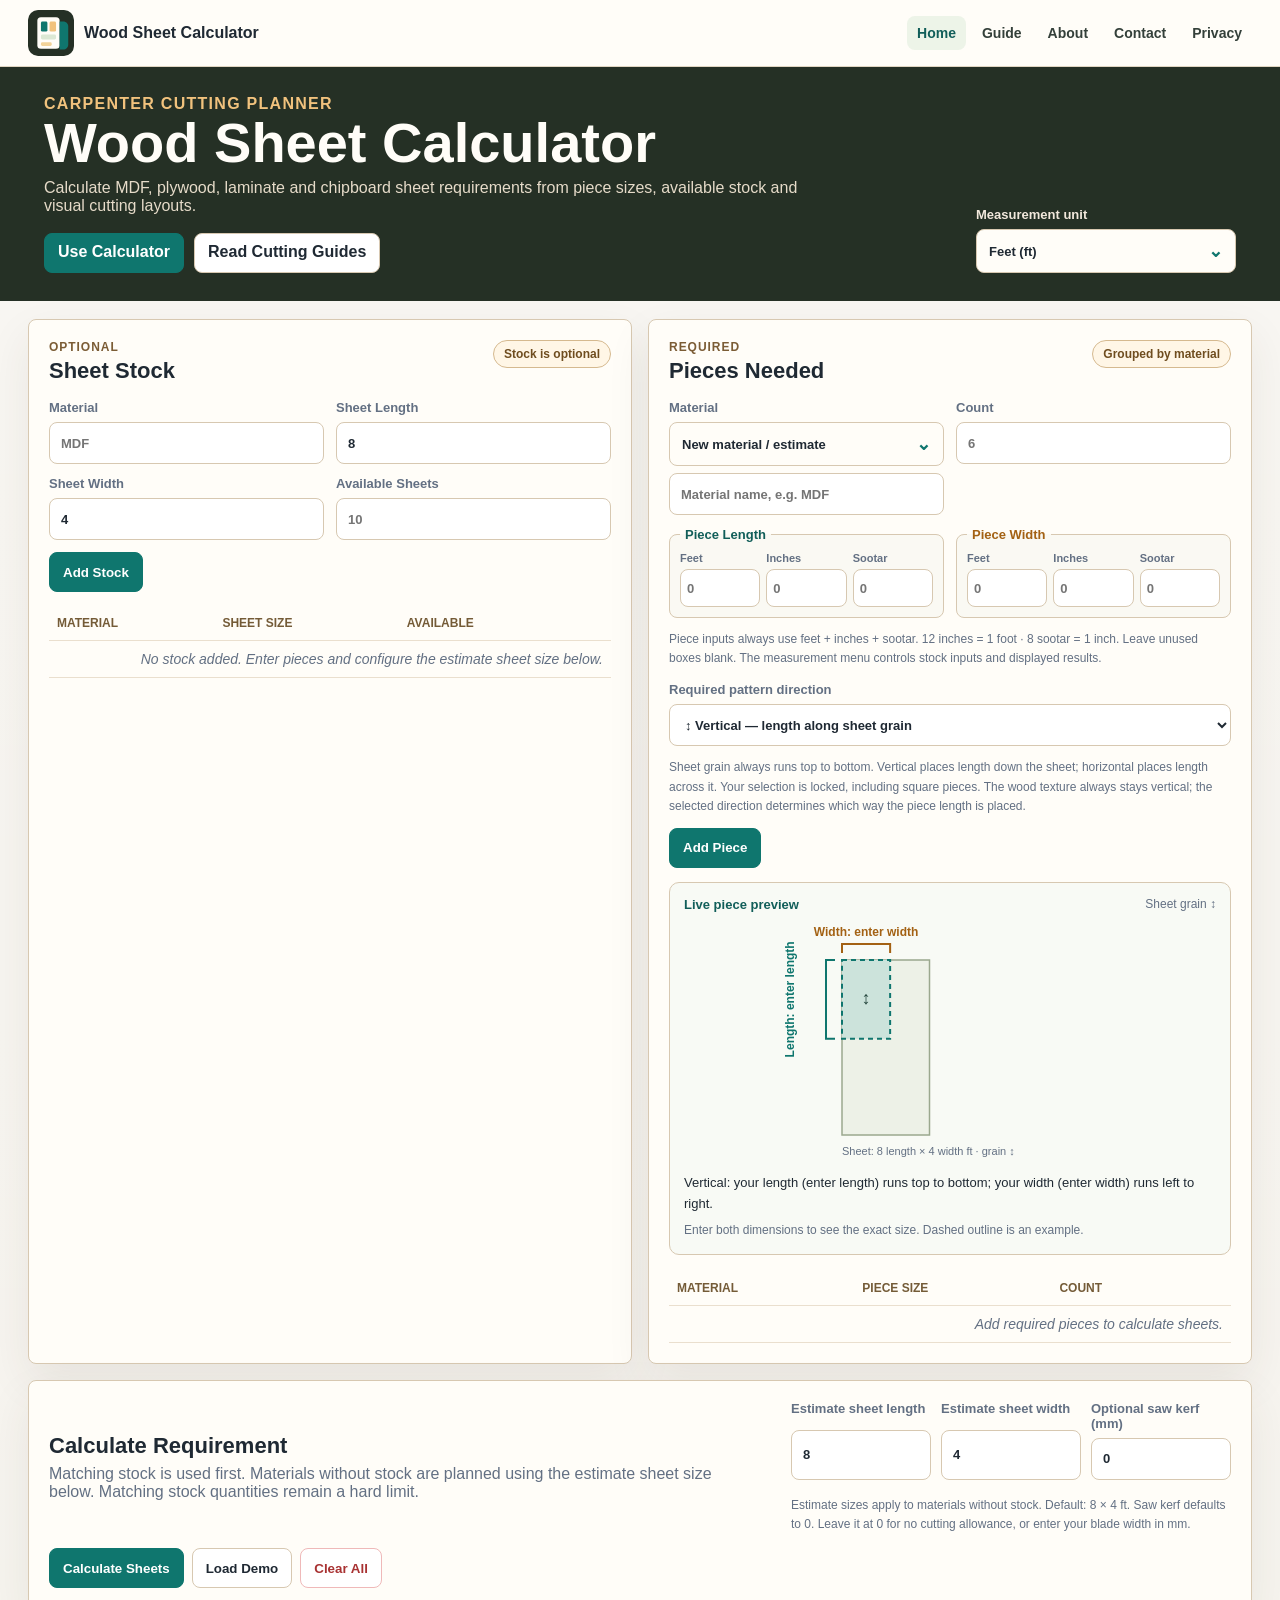
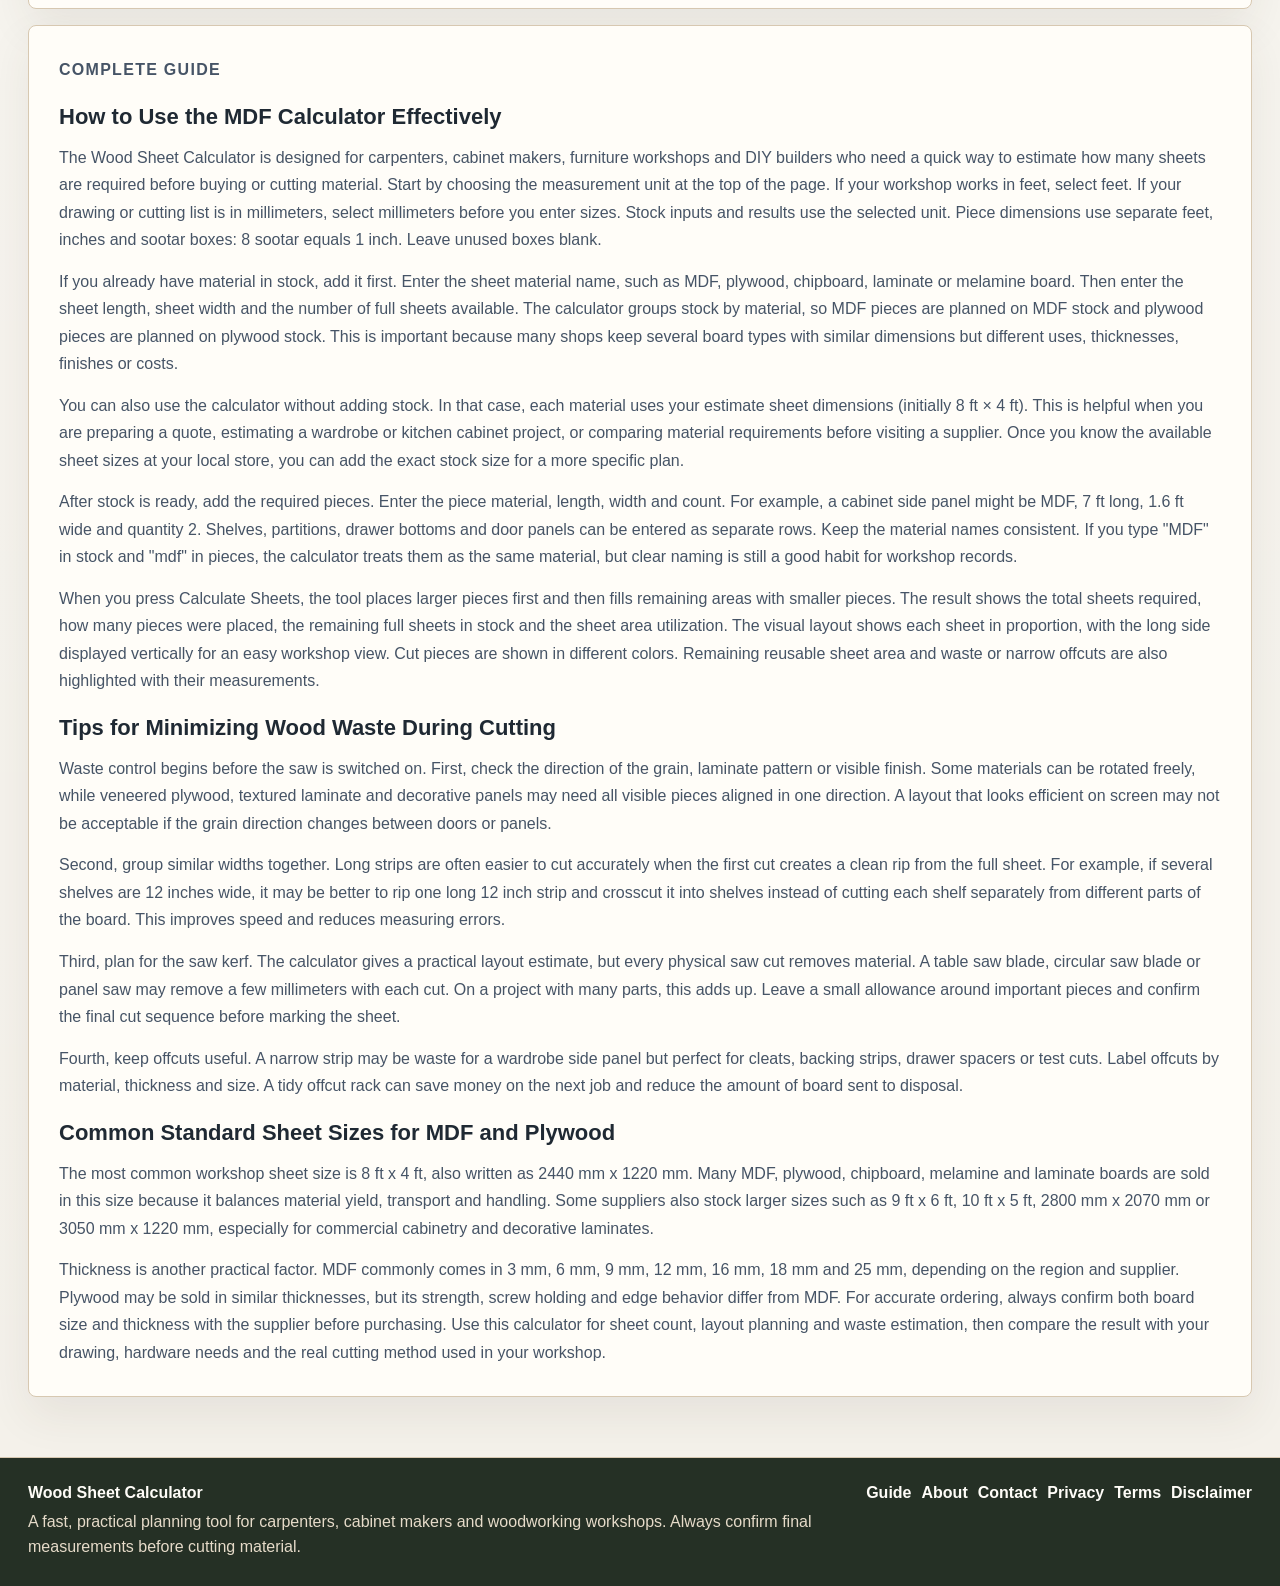
==== commit 1cd73168: "saw kerf removed by default" ====
--- a/index.html
+++ b/index.html
@@ -183,7 +183,7 @@
           <label class="direction-control">Required pattern direction
             <select id="piece-direction"><option value="vertical">↕ Vertical — length along sheet grain</option><option value="horizontal">↔ Horizontal — width along sheet grain</option></select>
           </label>
-          <p class="form-help">Sheet grain always runs top to bottom. Vertical places length down the sheet; horizontal places length across it. Your selection is locked, including square pieces. Texture arrows indicate the requested piece direction.</p>
+          <p class="form-help">Sheet grain always runs top to bottom. Vertical places length down the sheet; horizontal places length across it. Your selection is locked, including square pieces. The wood texture always stays vertical; the selected direction determines which way the piece length is placed.</p>
           <button id="add-piece" class="btn btn-primary" type="button">Add Piece</button>
 
           <section class="piece-preview" aria-label="Live piece dimension preview">
@@ -217,7 +217,7 @@
             using the estimate sheet size below. Matching stock quantities remain a hard limit.
           </p>
         </div>
-        <div class="estimate-controls"><label>Estimate sheet length<input id="estimate-length" type="number" min="0.001" step="any" value="8"></label><label>Estimate sheet width<input id="estimate-width" type="number" min="0.001" step="any" value="4"></label><label>Saw kerf (mm)<input id="kerf" type="number" min="0" step="0.1" value="3"></label><p class="form-help">Estimate sizes apply to materials without stock. Default: 8 × 4 ft. Kerf is allowed between cuts.</p></div><div class="action-buttons">
+        <div class="estimate-controls"><label>Estimate sheet length<input id="estimate-length" type="number" min="0.001" step="any" value="8"></label><label>Estimate sheet width<input id="estimate-width" type="number" min="0.001" step="any" value="4"></label><label>Optional saw kerf (mm)<input id="kerf" type="number" min="0" step="0.1" value="0"></label><p class="form-help">Estimate sizes apply to materials without stock. Default: 8 × 4 ft. Saw kerf defaults to 0. Leave it at 0 for no cutting allowance, or enter your blade width in mm.</p></div><div class="action-buttons">
           <button id="calculate" class="btn btn-calculate" type="button">Calculate Sheets</button>
           <button id="load-demo" class="btn" type="button">Load Demo</button>
           <button id="clear-all" class="btn btn-danger" type="button">Clear All</button>
@@ -235,7 +235,7 @@
         <div id="summary" class="summary"></div>
         <div id="warnings" class="warnings"></div>
         <div id="legend" class="legend"></div>
-        <p class="form-help">Multi-pass guillotine packing compares piece orders and cut directions. It prioritizes fitting pieces, fewer sheets, less material consumed, a balance of reusable leftover area and larger continuous offcuts. Small jobs compare 120 layouts; large jobs compare 36. Offcuts narrower than 3 inches or smaller than 3.5% of their sheet are treated as waste; a mathematical optimum is not guaranteed. Hatched areas are offcuts; thin gaps are saw kerf. Open a sheet’s cut list for every dimension.</p><div id="layouts" class="layouts"></div>
+        <p class="form-help">Multi-pass guillotine packing compares piece orders and cut directions. It prioritizes fitting pieces, fewer sheets, less material consumed, a balance of reusable leftover area and larger continuous offcuts. Small jobs compare 120 layouts; large jobs compare 36. Offcuts narrower than 3 inches or smaller than 3.5% of their sheet are treated as waste; a mathematical optimum is not guaranteed. Hatched areas are offcuts; thin gaps are saw kerf when enabled. Diagram units: ′ = feet, ″ = inches, s = sootar. Use Enlarge dimensions for small parts. Every piece and numbered offcut has dimensions in the expanded list below its sheet.</p><div id="layouts" class="layouts"></div>
       </section>
 
       <section class="content-section" aria-label="MDF calculator guide">
--- a/styles.css
+++ b/styles.css
@@ -855,3 +855,33 @@
 .dimension-parts input {min-width:0;padding:8px 6px;min-height:38px;font-size:13px}
 .dimension-help {margin:0 0 10px}
 @media(max-width:560px){.dimension-inputs{grid-column:1/-1}.dimension-parts{gap:8px}.dimension-parts input{min-height:40px}}
+
+/* Compact results, with dimensions and offcut references visible by default. */
+.material-group {grid-template-columns:repeat(auto-fill,minmax(min(100%,280px),1fr))}
+.sheet-title {min-height:0;padding:10px;display:block}
+.sheet-title small {font-weight:500;font-size:12px;line-height:1.5}
+.sheet-stats {margin-top:7px;text-align:left;font-size:11px;line-height:1.5}
+.canvas-wrap {padding:34px 32px 14px;min-height:308px;background-size:20px 20px}
+.sheet-canvas {background:#4b5563}
+.piece {border-width:1px}
+.waste-rect .offcut-id {font-size:9px!important;padding:0;color:#573c18;overflow:visible}
+.waste-rect:has(.offcut-id) {overflow:visible}
+.offcut-id {position:relative;z-index:6;text-shadow:0 0 2px white}
+.cut-list {padding:10px;line-height:1.5}
+.cut-list ul {list-style:none;padding:0;display:grid;grid-template-columns:repeat(auto-fit,minmax(125px,1fr));gap:8px}
+.cut-list li {padding:7px;border:1px solid #e5e7df;border-radius:5px;overflow-wrap:anywhere}
+.cut-list small {display:block;font-size:10px;color:var(--muted);margin-top:4px}
+.dimension-note {font-size:10px;color:var(--muted);margin:8px 0}
+.offcut-heading {font-size:12px;font-weight:700;color:var(--primary-dark);margin-top:10px}
+@media(max-width:600px){.material-group{grid-template-columns:minmax(0,1fr)}.canvas-wrap{min-height:308px}}
+
+.kerf-info {padding:10px 12px;border:1px solid #c4d8df;background:#f0f7fa;color:#244957;border-radius:8px;font-size:13px;line-height:1.5}
+
+/* Always retain measurements on the drawing; turn labels for narrow strips. */
+.piece .rect-label,.waste-rect .rect-label {font-size:10px;line-height:1.2;white-space:nowrap;padding:1px}
+.rect-label.turned-dimensions {position:absolute;inset:auto;left:50%;top:50%;transform:translate(-50%,-50%) rotate(-90deg);display:flex;flex-direction:column;justify-content:center;align-items:center}
+.sheet-zoom {margin-top:8px;min-height:28px;padding:4px 8px;font-size:11px}
+.enlarged-sheet {grid-column:1/-1}
+.enlarged-sheet .canvas-wrap {overflow:auto;justify-content:flex-start}
+.enlarged-sheet .sheet-canvas {flex-shrink:0;margin:0 auto}
+.canvas-wrap {min-height:368px}
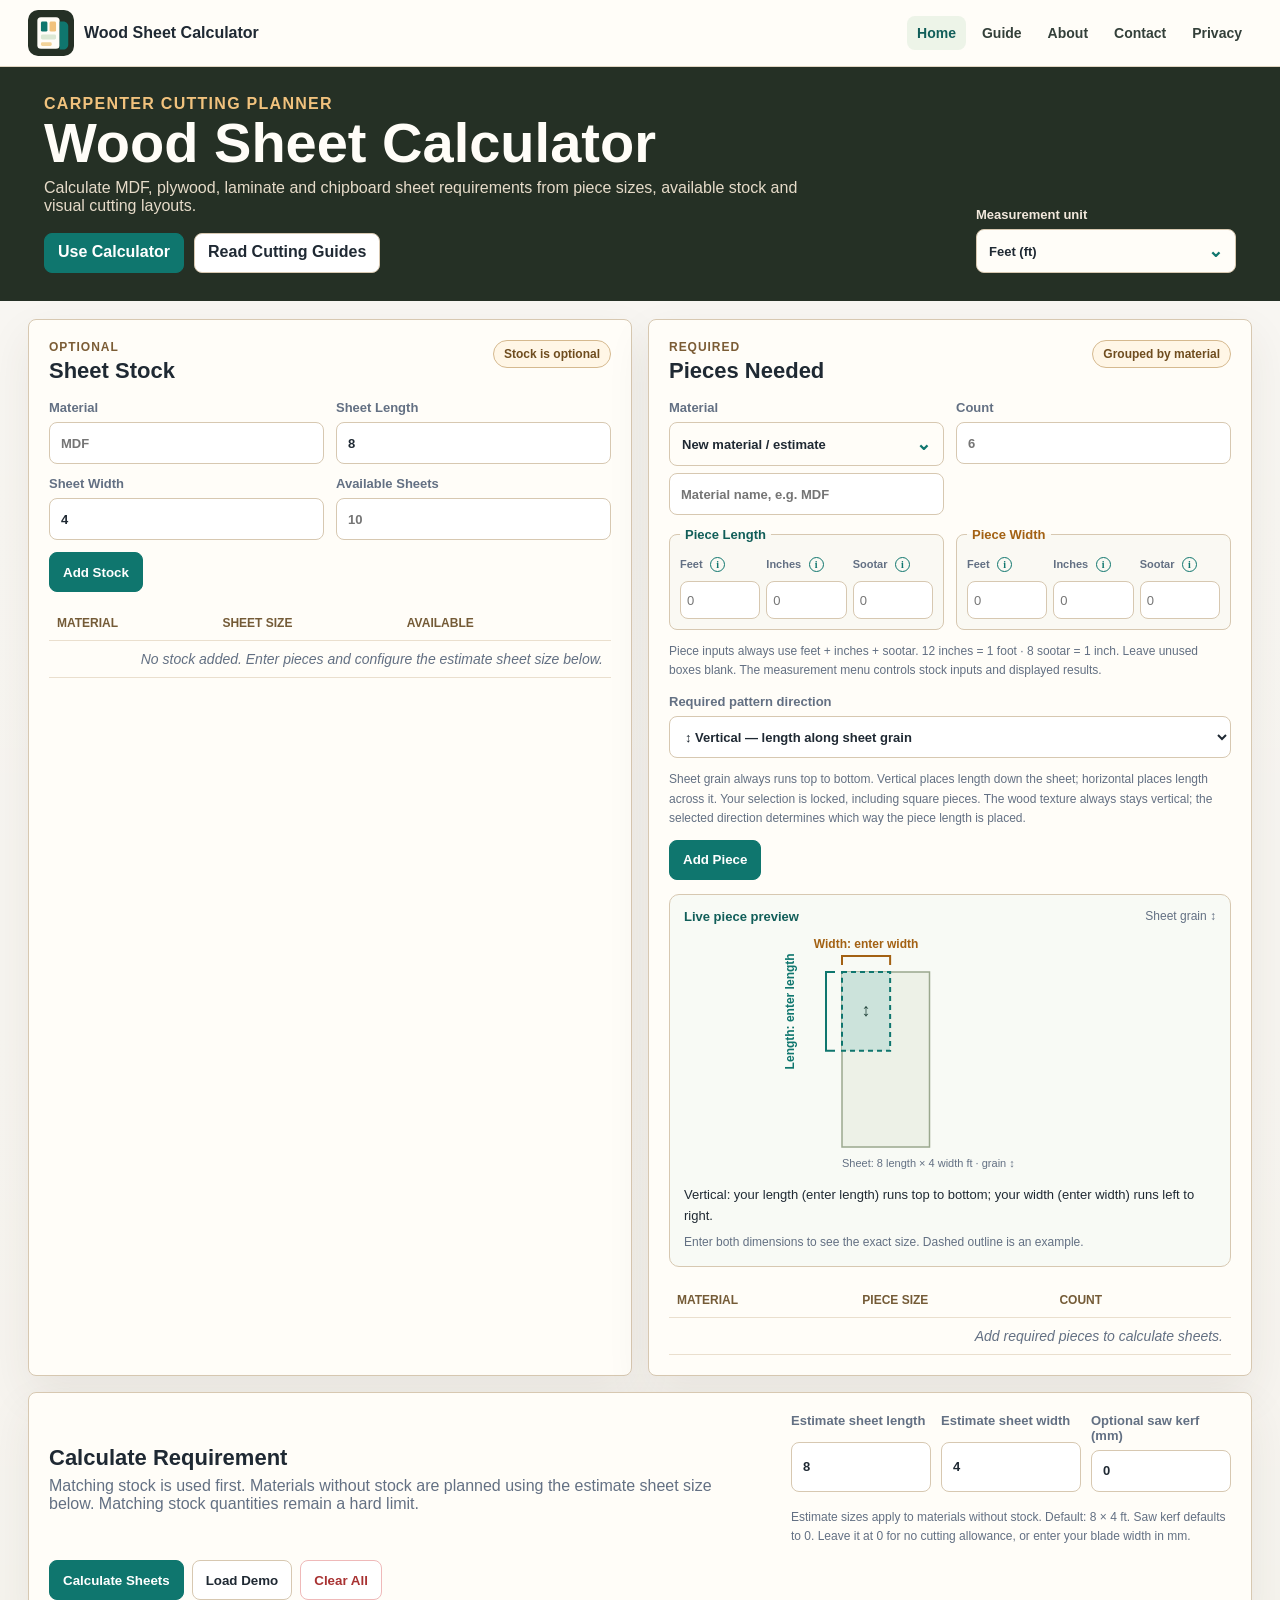
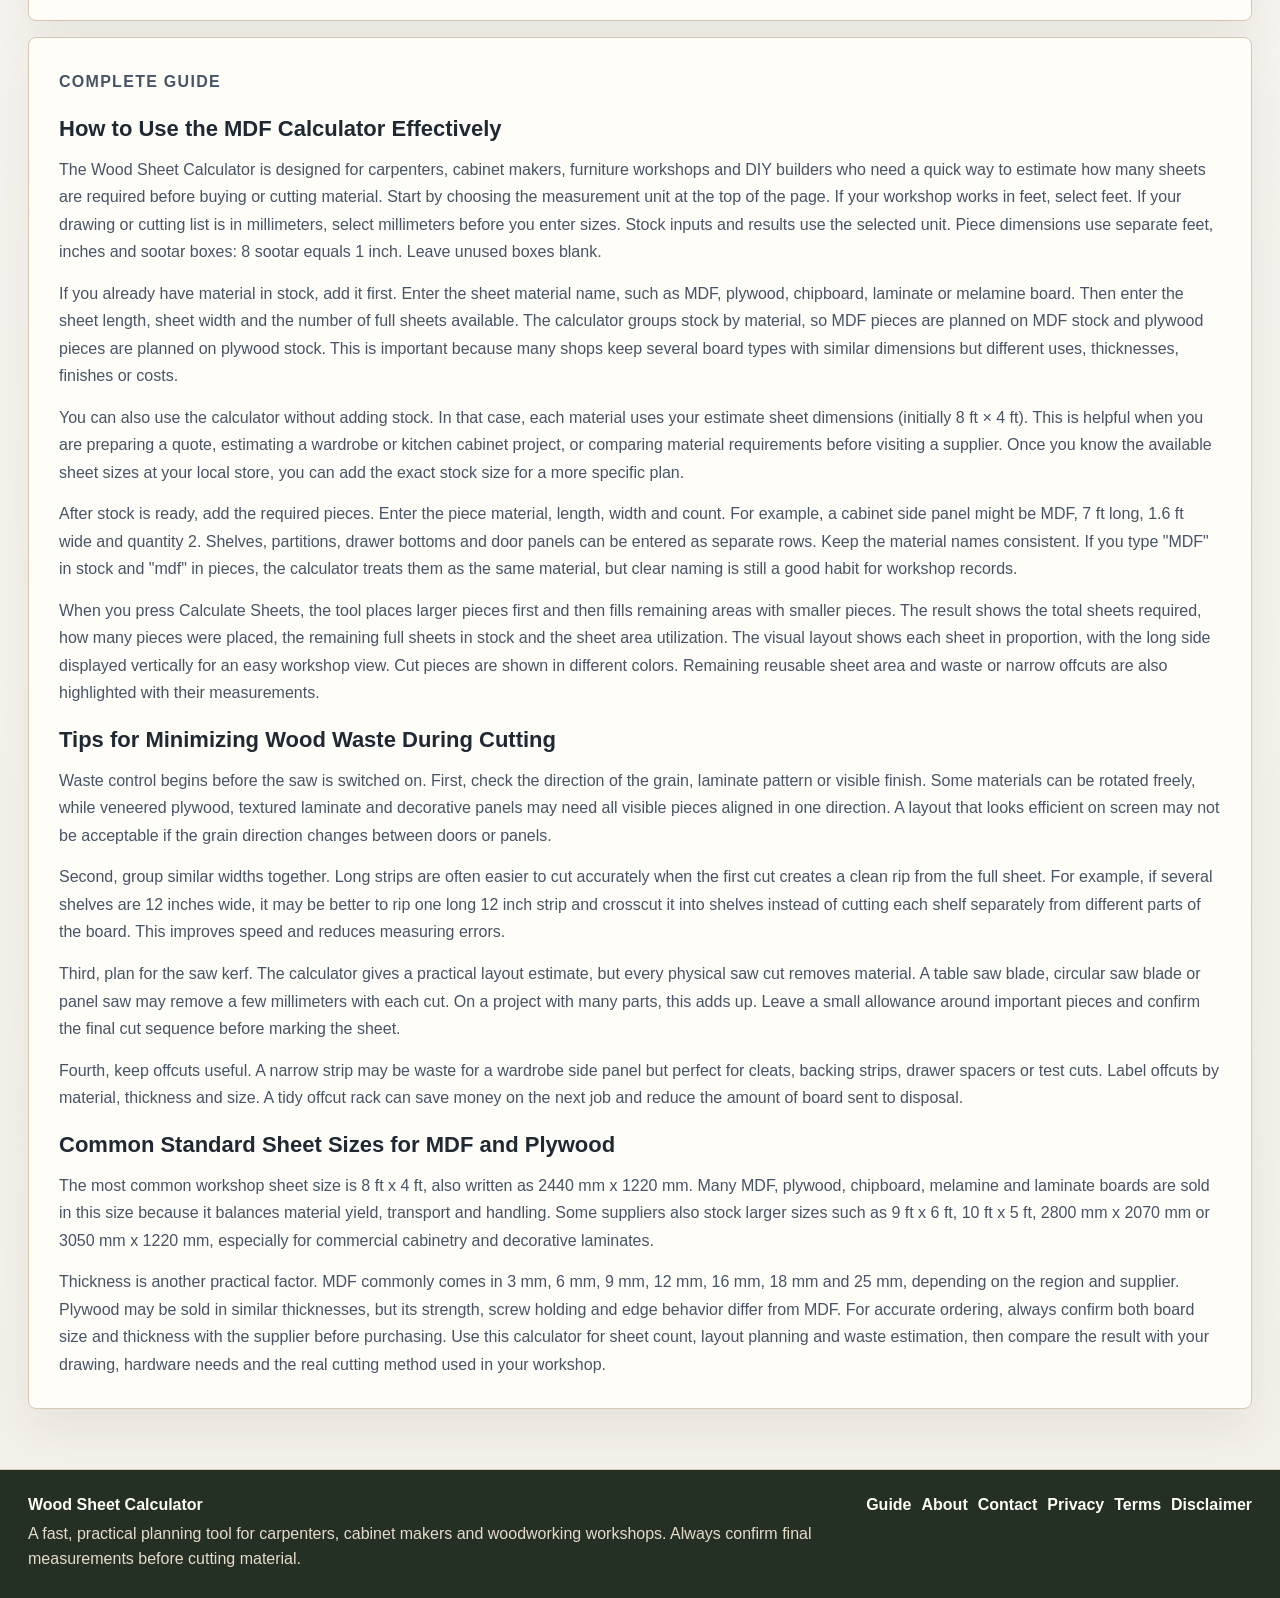
==== commit 53a02a57: "info icons added" ====
--- a/index.html
+++ b/index.html
@@ -24,7 +24,7 @@
       content="Calculate sheet requirements, stock use, waste and visual cutting layouts."
     />
     <link rel="icon" href="assets/favicon.svg" type="image/svg+xml" />
-    <link rel="stylesheet" href="styles.css" />
+    <link rel="stylesheet" href="styles.css?v=unit-help-1" />
     <script type="application/ld+json">
       {
         "@context": "https://schema.org",
@@ -160,17 +160,17 @@
             <fieldset class="dimension-inputs dimension-length">
               <legend>Piece Length</legend>
               <div class="dimension-parts">
-                <label>Feet<input id="piece-length-feet" aria-label="Piece length feet" type="number" inputmode="decimal" min="0" step="any" placeholder="0" /></label>
-                <label>Inches<input id="piece-length-inches" aria-label="Piece length inches" type="number" inputmode="decimal" min="0" step="any" placeholder="0" /></label>
-                <label>Sootar<input id="piece-length-sootar" aria-label="Piece length sootar" type="number" inputmode="decimal" min="0" step="any" placeholder="0" /></label>
+                <div class="unit-input"><div class="unit-caption"><label for="piece-length-feet">Feet</label><button type="button" class="unit-info" data-unit-info="feet" aria-label="About feet for piece length" aria-controls="unit-help-popup" aria-expanded="false"><span aria-hidden="true">i</span></button></div><input id="piece-length-feet" aria-label="Piece length feet" type="number" inputmode="decimal" min="0" step="any" placeholder="0" /></div>
+                <div class="unit-input"><div class="unit-caption"><label for="piece-length-inches">Inches</label><button type="button" class="unit-info" data-unit-info="inches" aria-label="About inches for piece length" aria-controls="unit-help-popup" aria-expanded="false"><span aria-hidden="true">i</span></button></div><input id="piece-length-inches" aria-label="Piece length inches" type="number" inputmode="decimal" min="0" step="any" placeholder="0" /></div>
+                <div class="unit-input"><div class="unit-caption"><label for="piece-length-sootar">Sootar</label><button type="button" class="unit-info" data-unit-info="sootar" aria-label="About sootar for piece length" aria-controls="unit-help-popup" aria-expanded="false"><span aria-hidden="true">i</span></button></div><input id="piece-length-sootar" aria-label="Piece length sootar" type="number" inputmode="decimal" min="0" step="any" placeholder="0" /></div>
               </div>
             </fieldset>
             <fieldset class="dimension-inputs dimension-width">
               <legend>Piece Width</legend>
               <div class="dimension-parts">
-                <label>Feet<input id="piece-width-feet" aria-label="Piece width feet" type="number" inputmode="decimal" min="0" step="any" placeholder="0" /></label>
-                <label>Inches<input id="piece-width-inches" aria-label="Piece width inches" type="number" inputmode="decimal" min="0" step="any" placeholder="0" /></label>
-                <label>Sootar<input id="piece-width-sootar" aria-label="Piece width sootar" type="number" inputmode="decimal" min="0" step="any" placeholder="0" /></label>
+                <div class="unit-input"><div class="unit-caption"><label for="piece-width-feet">Feet</label><button type="button" class="unit-info" data-unit-info="feet" aria-label="About feet for piece width" aria-controls="unit-help-popup" aria-expanded="false"><span aria-hidden="true">i</span></button></div><input id="piece-width-feet" aria-label="Piece width feet" type="number" inputmode="decimal" min="0" step="any" placeholder="0" /></div>
+                <div class="unit-input"><div class="unit-caption"><label for="piece-width-inches">Inches</label><button type="button" class="unit-info" data-unit-info="inches" aria-label="About inches for piece width" aria-controls="unit-help-popup" aria-expanded="false"><span aria-hidden="true">i</span></button></div><input id="piece-width-inches" aria-label="Piece width inches" type="number" inputmode="decimal" min="0" step="any" placeholder="0" /></div>
+                <div class="unit-input"><div class="unit-caption"><label for="piece-width-sootar">Sootar</label><button type="button" class="unit-info" data-unit-info="sootar" aria-label="About sootar for piece width" aria-controls="unit-help-popup" aria-expanded="false"><span aria-hidden="true">i</span></button></div><input id="piece-width-sootar" aria-label="Piece width sootar" type="number" inputmode="decimal" min="0" step="any" placeholder="0" /></div>
               </div>
             </fieldset>
             <label>
@@ -371,6 +371,10 @@
       </div>
     </footer>
 
-    <script src="script.js" defer></script>
+    <aside id="unit-help-popup" class="unit-help-popup" popover="manual" role="dialog" aria-labelledby="unit-help-title">
+      <div class="unit-help-heading"><strong id="unit-help-title"></strong><button type="button" id="unit-help-close" aria-label="Close measurement help">×</button></div>
+      <p id="unit-help-text"></p>
+    </aside>
+    <script src="script.js?v=unit-help-1" defer></script>
   </body>
 </html>
--- a/styles.css
+++ b/styles.css
@@ -885,3 +885,15 @@
 .enlarged-sheet .canvas-wrap {overflow:auto;justify-content:flex-start}
 .enlarged-sheet .sheet-canvas {flex-shrink:0;margin:0 auto}
 .canvas-wrap {min-height:368px}
+
+.unit-input {min-width:0;display:grid;gap:5px}
+.unit-caption {display:flex;align-items:center;gap:3px;min-height:24px}
+.unit-caption label {font-size:11px}
+.unit-info {display:inline-flex;justify-content:center;align-items:center;width:24px;height:24px;padding:0;border:0;background:transparent;color:var(--primary);cursor:pointer;flex-shrink:0}
+.unit-info span {display:grid;place-items:center;width:15px;height:15px;border:1px solid currentColor;border-radius:50%;font-size:10px;font-weight:800;font-family:Georgia,serif}
+.unit-info:hover,.unit-info[aria-expanded="true"] {background:#e3eee7;border-radius:50%}
+.unit-help-popup {position:fixed;inset:auto;margin:0;width:min(290px,calc(100vw - 24px));padding:14px;border:1px solid var(--border);border-radius:10px;background:var(--panel);color:var(--text);box-shadow:0 8px 30px #25302526;font-size:13px}
+.unit-help-heading {display:flex;align-items:center;justify-content:space-between;gap:12px;color:var(--primary-dark)}
+#unit-help-close {width:32px;height:32px;border:1px solid var(--border);border-radius:6px;background:#fff;color:var(--text);font-size:22px;cursor:pointer}
+.unit-help-popup p {margin:8px 0 0;line-height:1.6}
+@media(pointer:coarse){.unit-info{width:28px;height:28px}#unit-help-close{width:40px;height:40px}}
